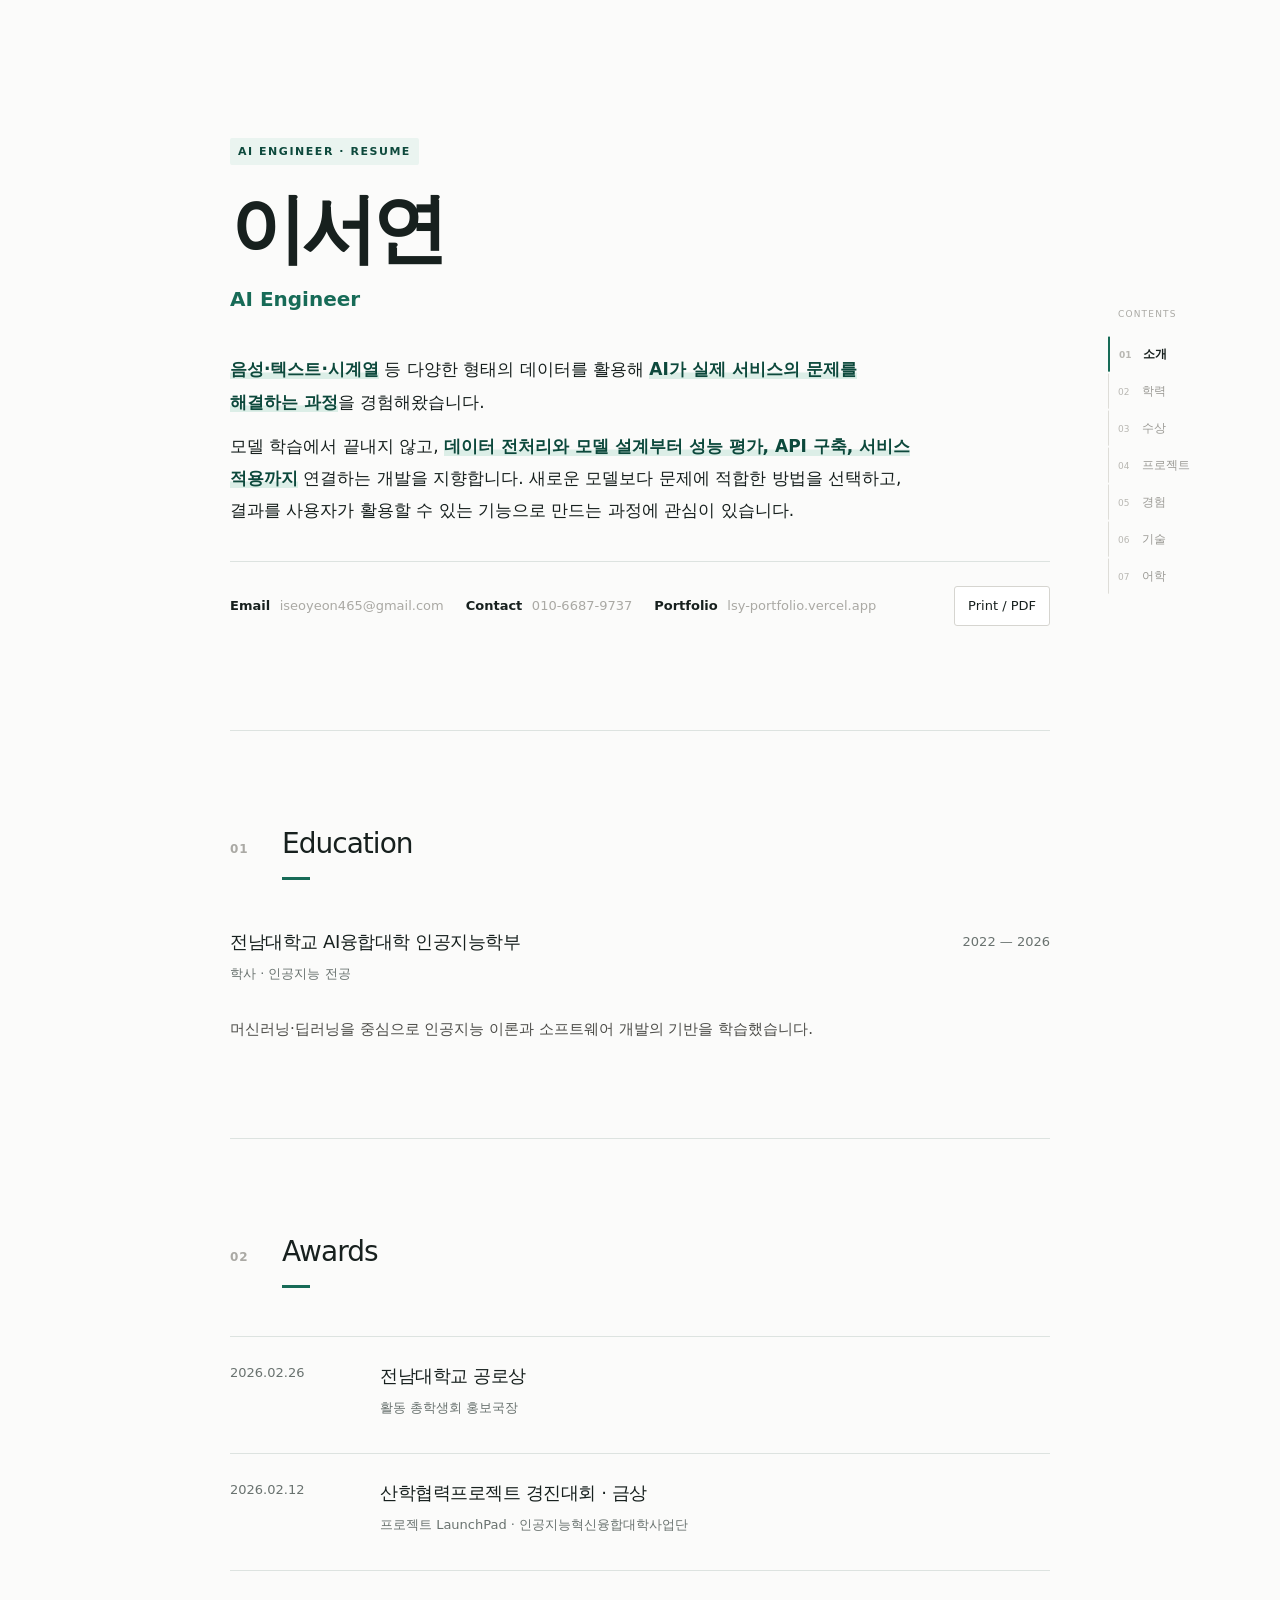
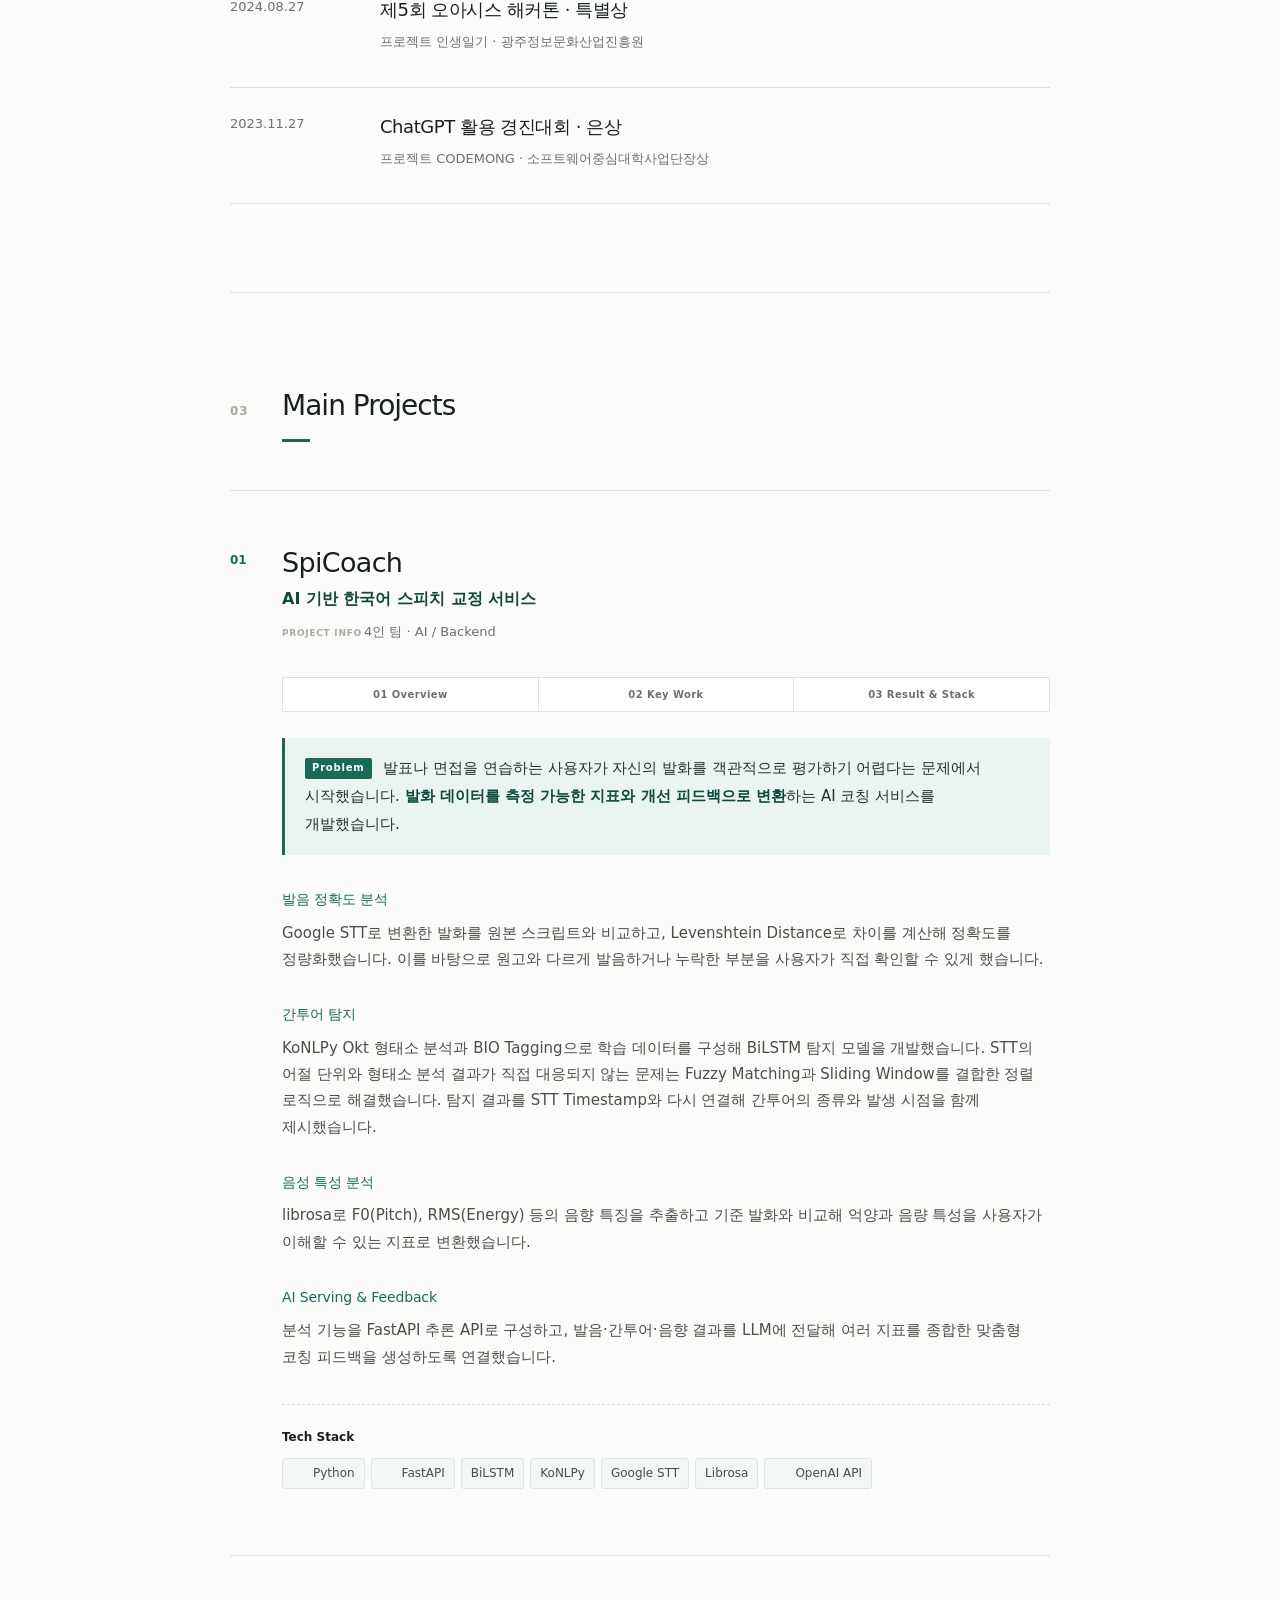
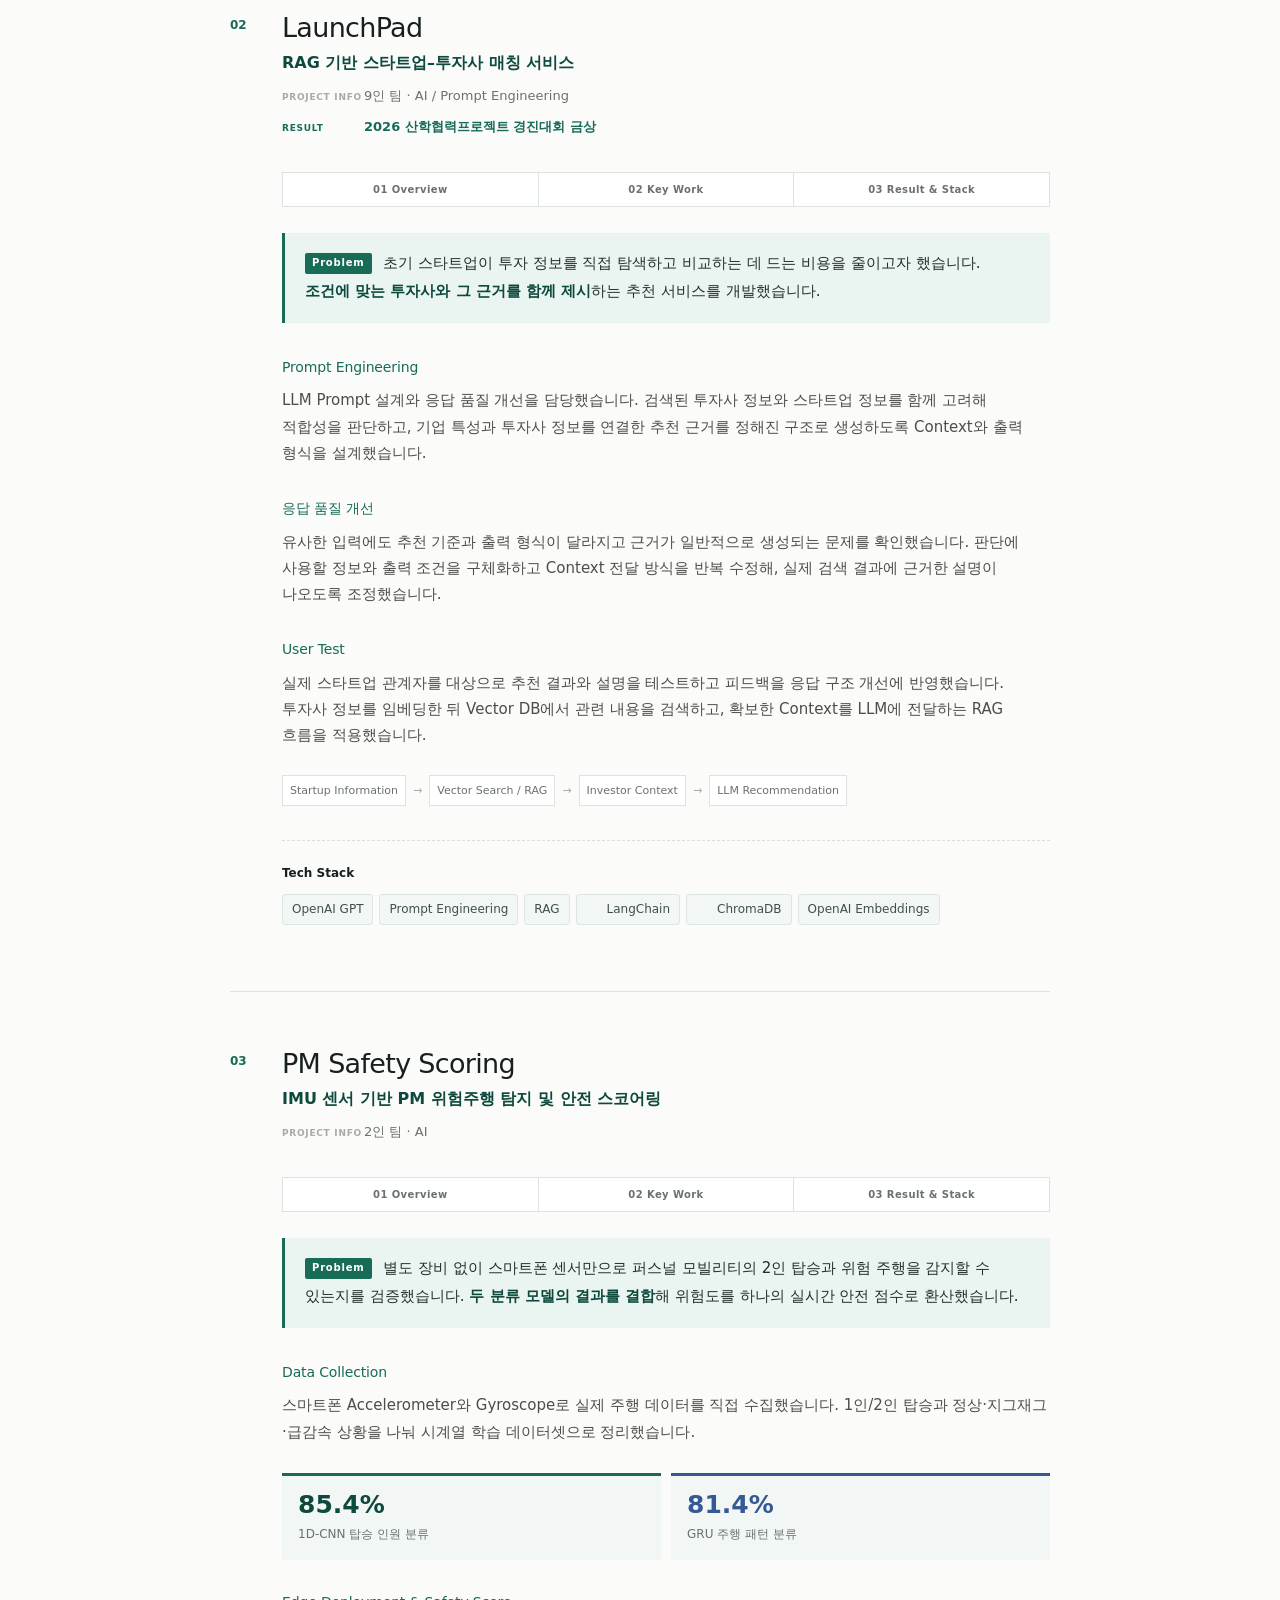
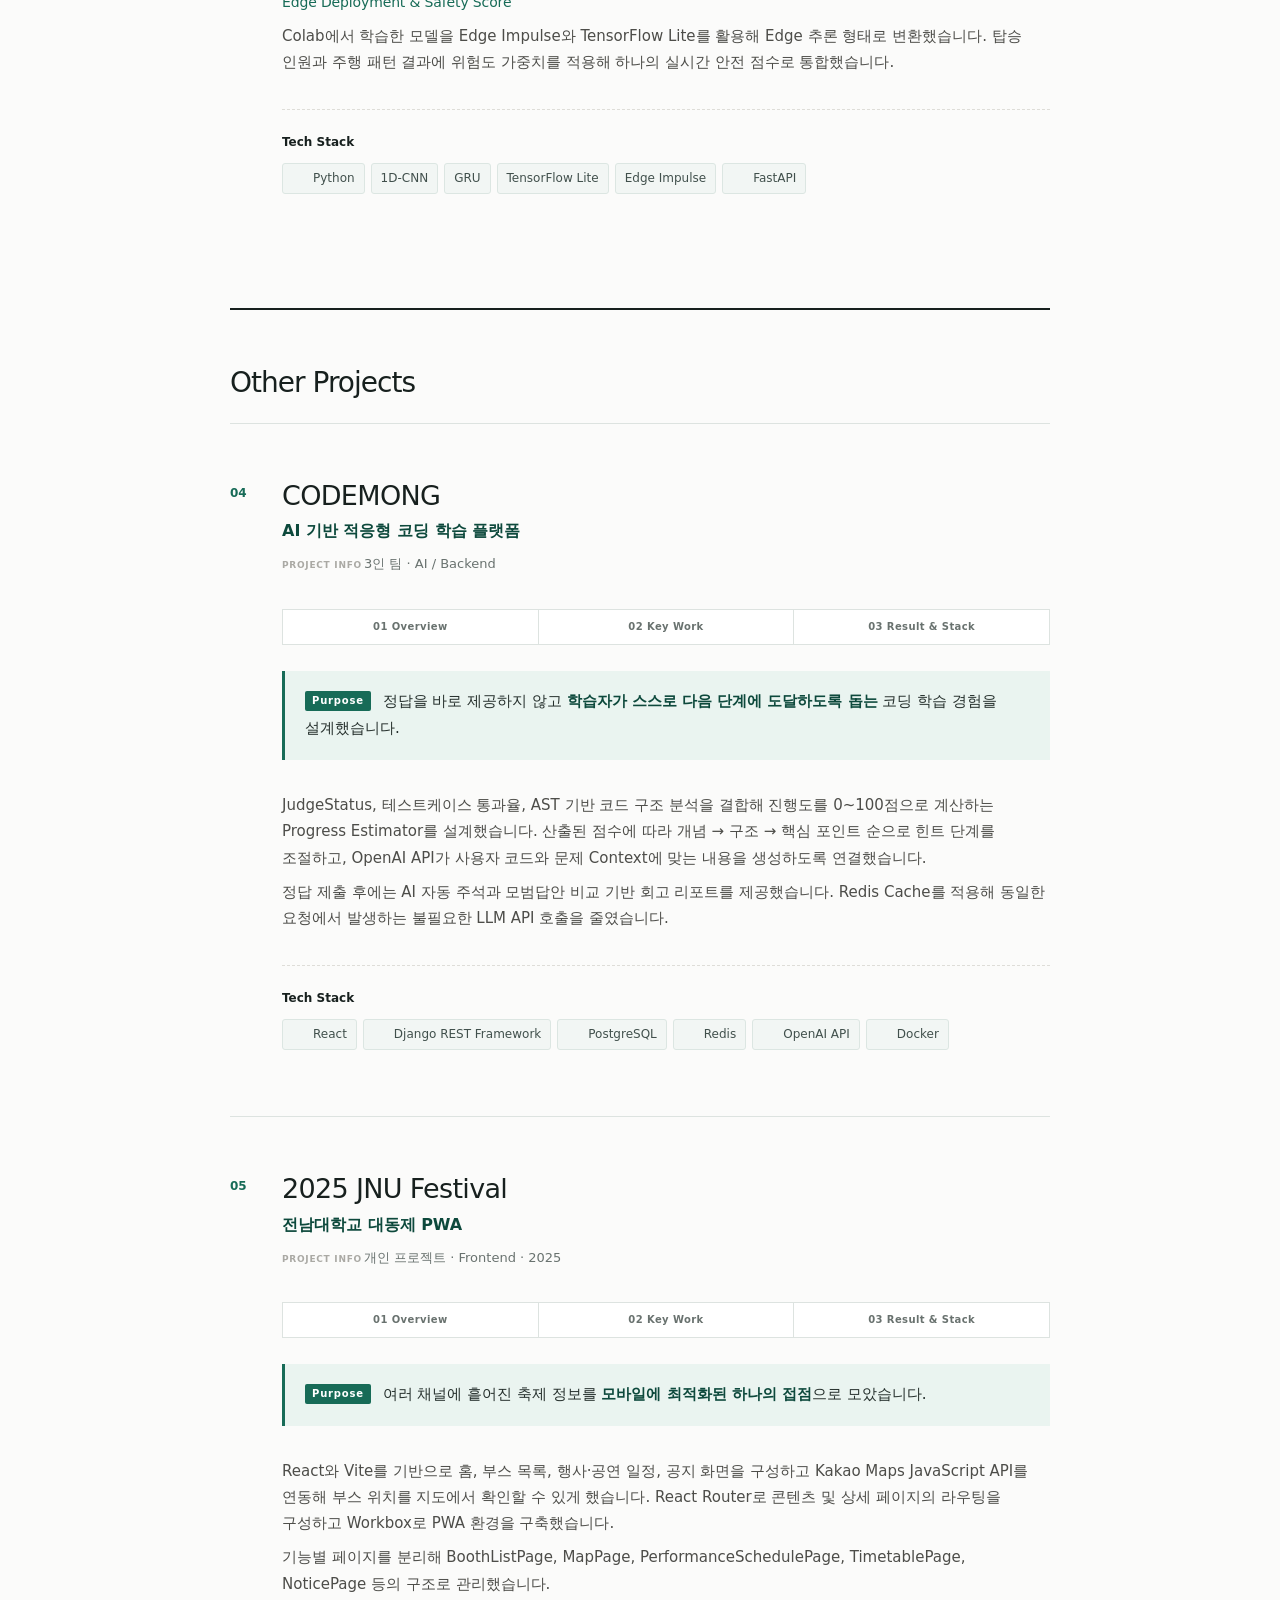
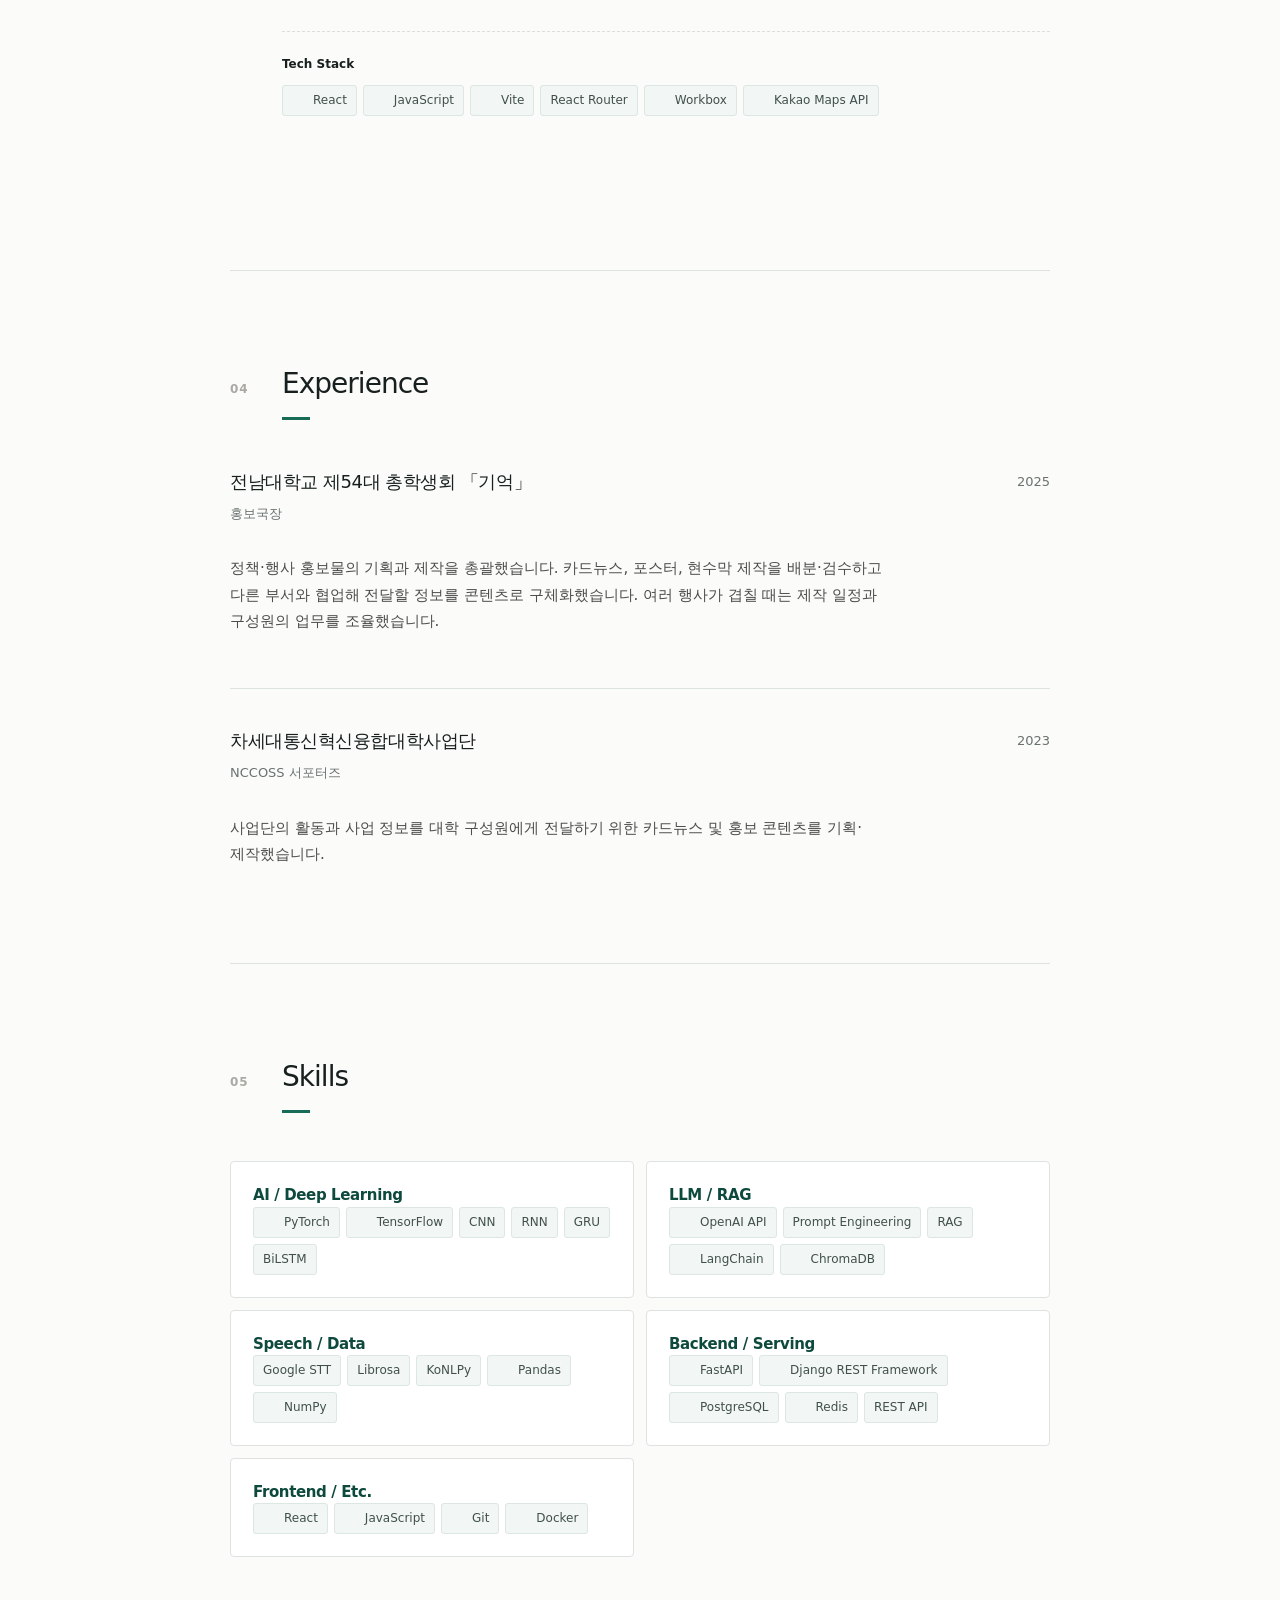
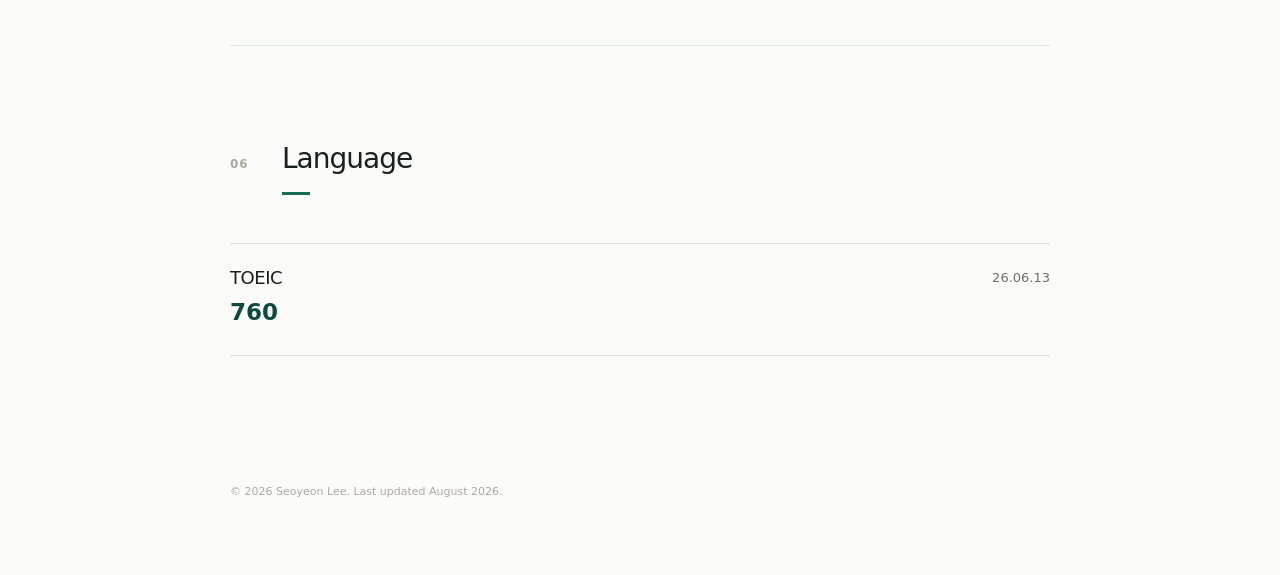
==== ai/index.html @ 8046c21c "Add files via upload" ====
<!doctype html>
<html lang="ko">
  <head>
    <meta charset="UTF-8" />
    <meta name="viewport" content="width=device-width, initial-scale=1.0" />
    <meta name="description" content="음성·텍스트·시계열 데이터를 실제 서비스 문제 해결로 연결하는 AI Engineer 이서연의 이력서입니다." />
    <link rel="icon" type="image/png" sizes="64x64" href="/ai/sy-icon.png" />
    <link rel="shortcut icon" type="image/png" href="/ai/sy-icon.png" />
    <link rel="apple-touch-icon" href="/ai/sy-icon.png" />
    <title>이서연 · AI Engineer</title>
    <script type="module" crossorigin src="/ai/assets/index-B7asufo1.js"></script>
    <link rel="stylesheet" crossorigin href="/ai/assets/index-C61W2pOE.css">
  </head>
  <body>
    <div id="root"></div>
  </body>
</html>
---- ai/assets/index-C61W2pOE.css ----
/*! tailwindcss v4.2.1 | MIT License | https://tailwindcss.com */
@layer properties{@supports (((-webkit-hyphens:none)) and (not (margin-trim:inline))) or ((-moz-orient:inline) and (not (color:rgb(from red r g b)))){*,:before,:after,::backdrop{--tw-blur:initial;--tw-brightness:initial;--tw-contrast:initial;--tw-grayscale:initial;--tw-hue-rotate:initial;--tw-invert:initial;--tw-opacity:initial;--tw-saturate:initial;--tw-sepia:initial;--tw-drop-shadow:initial;--tw-drop-shadow-color:initial;--tw-drop-shadow-alpha:100%;--tw-drop-shadow-size:initial}}}@layer theme{:root,:host{--font-sans:ui-sans-serif, system-ui, sans-serif, "Apple Color Emoji", "Segoe UI Emoji", "Segoe UI Symbol", "Noto Color Emoji";--font-mono:ui-monospace, SFMono-Regular, Menlo, Monaco, Consolas, "Liberation Mono", "Courier New", monospace;--spacing:.25rem;--default-font-family:var(--font-sans);--default-mono-font-family:var(--font-mono)}}@layer base{*,:after,:before,::backdrop{box-sizing:border-box;border:0 solid;margin:0;padding:0}::file-selector-button{box-sizing:border-box;border:0 solid;margin:0;padding:0}html,:host{-webkit-text-size-adjust:100%;tab-size:4;line-height:1.5;font-family:var(--default-font-family,ui-sans-serif, system-ui, sans-serif, "Apple Color Emoji", "Segoe UI Emoji", "Segoe UI Symbol", "Noto Color Emoji");font-feature-settings:var(--default-font-feature-settings,normal);font-variation-settings:var(--default-font-variation-settings,normal);-webkit-tap-highlight-color:transparent}hr{height:0;color:inherit;border-top-width:1px}abbr:where([title]){-webkit-text-decoration:underline dotted;text-decoration:underline dotted}h1,h2,h3,h4,h5,h6{font-size:inherit;font-weight:inherit}a{color:inherit;-webkit-text-decoration:inherit;-webkit-text-decoration:inherit;-webkit-text-decoration:inherit;-webkit-text-decoration:inherit;text-decoration:inherit}b,strong{font-weight:bolder}code,kbd,samp,pre{font-family:var(--default-mono-font-family,ui-monospace, SFMono-Regular, Menlo, Monaco, Consolas, "Liberation Mono", "Courier New", monospace);font-feature-settings:var(--default-mono-font-feature-settings,normal);font-variation-settings:var(--default-mono-font-variation-settings,normal);font-size:1em}small{font-size:80%}sub,sup{vertical-align:baseline;font-size:75%;line-height:0;position:relative}sub{bottom:-.25em}sup{top:-.5em}table{text-indent:0;border-color:inherit;border-collapse:collapse}:-moz-focusring{outline:auto}progress{vertical-align:baseline}summary{display:list-item}ol,ul,menu{list-style:none}img,svg,video,canvas,audio,iframe,embed,object{vertical-align:middle;display:block}img,video{max-width:100%;height:auto}button,input,select,optgroup,textarea{font:inherit;font-feature-settings:inherit;font-variation-settings:inherit;letter-spacing:inherit;color:inherit;opacity:1;background-color:#0000;border-radius:0}::file-selector-button{font:inherit;font-feature-settings:inherit;font-variation-settings:inherit;letter-spacing:inherit;color:inherit;opacity:1;background-color:#0000;border-radius:0}:where(select:is([multiple],[size])) optgroup{font-weight:bolder}:where(select:is([multiple],[size])) optgroup option{padding-inline-start:20px}::file-selector-button{margin-inline-end:4px}::placeholder{opacity:1}@supports (not ((-webkit-appearance:-apple-pay-button))) or (contain-intrinsic-size:1px){::placeholder{color:currentColor}@supports (color:color-mix(in lab, red, red)){::placeholder{color:color-mix(in oklab, currentcolor 50%, transparent)}}}textarea{resize:vertical}::-webkit-search-decoration{-webkit-appearance:none}::-webkit-date-and-time-value{min-height:1lh;text-align:inherit}::-webkit-datetime-edit{display:inline-flex}::-webkit-datetime-edit-fields-wrapper{padding:0}::-webkit-datetime-edit{padding-block:0}::-webkit-datetime-edit-year-field{padding-block:0}::-webkit-datetime-edit-month-field{padding-block:0}::-webkit-datetime-edit-day-field{padding-block:0}::-webkit-datetime-edit-hour-field{padding-block:0}::-webkit-datetime-edit-minute-field{padding-block:0}::-webkit-datetime-edit-second-field{padding-block:0}::-webkit-datetime-edit-millisecond-field{padding-block:0}::-webkit-datetime-edit-meridiem-field{padding-block:0}::-webkit-calendar-picker-indicator{line-height:1}:-moz-ui-invalid{box-shadow:none}button,input:where([type=button],[type=reset],[type=submit]){appearance:button}::file-selector-button{appearance:button}::-webkit-inner-spin-button{height:auto}::-webkit-outer-spin-button{height:auto}[hidden]:where(:not([hidden=until-found])){display:none!important}}@layer components;@layer utilities{.visible{visibility:visible}.start{inset-inline-start:var(--spacing)}.end{inset-inline-end:var(--spacing)}.flex{display:flex}.hidden{display:none}.resize{resize:both}.blur{--tw-blur:blur(8px);filter:var(--tw-blur,) var(--tw-brightness,) var(--tw-contrast,) var(--tw-grayscale,) var(--tw-hue-rotate,) var(--tw-invert,) var(--tw-saturate,) var(--tw-sepia,) var(--tw-drop-shadow,)}}:root{--ink:#17201e;--muted:#69726f;--line:#dde3e0;--soft:#f2f6f4;--accent:#176b57;--accent-dark:#0d493c;--accent-pale:#eaf4f0;--blue:#345995}*{box-sizing:border-box}html{scroll-behavior:smooth}body{color:var(--ink);font-family:var(--font-geist-sans), "Pretendard", "Noto Sans KR", Arial, sans-serif;word-break:keep-all;background:#fbfbfa;margin:0;line-height:1.75}button,a{font:inherit}a{color:inherit}main{width:min(820px,100% - 48px);margin:0 auto;padding:104px 0 64px}section{border-top:1px solid var(--line);padding:88px 0;scroll-margin-top:42px}.hero{border:0;padding:32px 0 104px}.eyebrow{color:var(--accent-dark);background:var(--accent-pale);letter-spacing:.14em;border-radius:2px;margin-bottom:26px;padding:4px 8px;font-size:11px;font-weight:750;display:inline-block}h1{letter-spacing:-.065em;margin:0;font-size:clamp(48px,8vw,76px);font-weight:720;line-height:1}.role{color:var(--accent);margin:15px 0 36px;font-size:20px;font-weight:650}.intro-copy{max-width:700px;font-size:17px;line-height:1.9}.intro-copy p{margin:0 0 12px}.intro-copy strong{color:var(--accent-dark);font-weight:720;box-shadow:inset 0 -.38em #dceee7}.contact{border-top:1px solid var(--line);flex-wrap:wrap;align-items:center;gap:10px 22px;margin-top:34px;padding-top:24px;font-size:13px;display:flex}.contact a{font-weight:650;text-decoration:none}.contact a span{color:#aaa9a4;margin-left:5px;font-weight:450}.contact button{cursor:pointer;background:#fff;border:1px solid #d6d5d0;border-radius:3px;margin-left:auto;padding:8px 13px}.contact button:hover{border-color:#777}.section-title{grid-template-columns:52px 1fr;align-items:baseline;margin-bottom:48px;display:grid}.section-title span{color:#aaa9a4;letter-spacing:.08em;font-size:12px;font-weight:650}.section-title h2,.subsection h2{letter-spacing:-.035em;margin:0;font-size:28px}.section-title h2:after{content:"";background:var(--accent);width:28px;height:3px;margin-top:9px;display:block}h3{letter-spacing:-.025em;margin:0;font-size:18px;line-height:1.5}h4{color:var(--accent);letter-spacing:-.01em;margin:30px 0 7px;font-size:14px}p{margin:8px 0}.meta,time{color:var(--muted);font-size:13px}.row{justify-content:space-between;align-items:flex-start;gap:32px;display:flex}.row time{white-space:nowrap;padding-top:3px}.description{color:#4d4d49;max-width:670px;margin-top:22px;font-size:15px}.award-list{border-top:1px solid var(--line)}.award-row{border-bottom:1px solid var(--line);grid-template-columns:130px 1fr;gap:20px;padding:25px 0;display:grid}.award-row p:not(.meta){color:#565651;margin-top:11px;font-size:14px}.project{border-top:1px solid var(--line);padding:52px 0 66px}.project-header{grid-template-columns:52px 1fr;display:grid}.project-index{color:var(--accent);font-family:var(--font-geist-mono);padding-top:7px;font-size:12px;font-weight:750}.project-header h3{font-size:27px}.project-subtitle{color:var(--accent-dark);margin:1px 0 5px;font-size:16px;font-weight:650}.award-note{color:var(--accent);font-size:13px;font-weight:650}.project-meta span,.award-note span{color:#aaa9a4;letter-spacing:.08em;min-width:82px;font-size:9px;font-weight:750;display:inline-block}.award-note span{color:var(--accent)}.project-body{color:#4d4d49;padding-left:52px;font-size:15px}.project-structure{border:1px solid var(--line);background:var(--line);grid-template-columns:repeat(3,1fr);gap:1px;margin:25px 0 18px;display:grid}.project-structure span{color:var(--muted);letter-spacing:.04em;text-align:center;background:#fff;padding:8px 10px;font-size:10px;font-weight:700}.project-body .lead{color:#26302d;background:var(--accent-pale);border-left:3px solid var(--accent);margin:26px 0 32px;padding:17px 20px;font-size:15px;line-height:1.85}.project-body .lead strong{color:#fff;background:var(--accent);letter-spacing:.08em;vertical-align:2px;border-radius:2px;margin-right:7px;padding:1px 7px;font-size:10px;font-style:normal;display:inline-block}.project-body .lead em{color:var(--accent-dark);font-style:normal;font-weight:720}.tech{border-top:1px dashed #deddd8;margin-top:34px;padding-top:22px}.tech b{color:var(--ink);margin-bottom:10px;font-size:12px;display:block}.tags{flex-wrap:wrap;gap:6px;display:flex}.tags span{background:var(--soft);color:#41504c;border:1px solid #dce6e2;border-radius:3px;align-items:center;gap:6px;padding:6px 9px;font-size:12px;line-height:1.4;display:inline-flex}.tags img{object-fit:contain;width:15px;height:15px}.metrics{grid-template-columns:1fr 1fr;gap:10px;margin:28px 0;display:grid}.metrics div{border-top:3px solid var(--accent);background:var(--soft);padding:14px 16px}.metrics div:nth-child(2){border-top-color:var(--blue)}.metrics b{color:var(--accent-dark);font-size:25px;line-height:1.2;display:block}.metrics div:nth-child(2) b{color:var(--blue)}.metrics span{color:var(--muted);font-size:12px}.flow{color:var(--muted);flex-wrap:wrap;align-items:center;gap:7px;margin:26px 0 0;font-size:11px;display:flex}.flow span{border:1px solid var(--line);background:#fff;padding:5px 7px}.flow i{color:#aaa;font-style:normal}.subsection{border-top:2px solid var(--ink);margin:48px 0 16px;padding-top:48px}.experience-list .second{border-top:1px solid var(--line);margin-top:54px;padding-top:38px}.skill-list{grid-template-columns:repeat(2,minmax(0,1fr));gap:12px;display:grid}.skill-list>div{border:1px solid var(--line);background:#fff;border-radius:4px;padding:22px}.skill-list h3{color:var(--accent-dark);font-size:15px;font-weight:720}.skill-list p{color:var(--muted);margin:11px 0 0;font-size:13px}.language{border-top:1px solid var(--line);border-bottom:1px solid var(--line);padding:20px 0}.score{color:var(--accent-dark);font-size:23px;font-weight:750;line-height:1.2}.placeholder{background:#fff6e6;border-radius:2px;padding:1px 7px;font-size:12px;display:inline-block;color:#9b6d27!important}footer{color:#aaa9a4;padding:38px 0 10px;font-size:11px}.side-nav{flex-direction:column;gap:2px;width:112px;display:flex;position:fixed;top:50%;right:max(28px,50vw - 580px);transform:translateY(-50%)}.side-nav p{color:#aaa9a4;letter-spacing:.13em;margin:0 0 12px 10px;font-size:9px}.side-nav button{text-align:left;color:#9b9a95;cursor:pointer;background:0 0;border:0;border-left:1px solid #deddd8;padding:7px 9px;font-size:12px;transition:color .15s,border-color .15s}.side-nav button span{width:24px;font-family:var(--font-geist-mono);color:#b8b7b2;font-size:9px;display:inline-block}.side-nav button.active{color:var(--ink);border-left:2px solid var(--accent);font-weight:650}.mobile-nav{display:none}@media (width<=1120px){main{margin-left:max(48px,50vw - 460px)}.side-nav{right:24px}}@media (width<=900px){.side-nav{display:none}.mobile-nav{z-index:10;border-bottom:1px solid var(--line);-webkit-backdrop-filter:blur(8px);backdrop-filter:blur(8px);background:#fbfbfaf5;display:block;position:sticky;top:0}.mobile-nav>div{scrollbar-width:none;padding:0 17px;display:flex;overflow-x:auto}.mobile-nav button{color:#8a8984;background:0 0;border:0;border-bottom:2px solid #0000;flex:none;padding:14px 12px 12px;font-size:12px}.mobile-nav button.active{color:var(--ink);border-bottom-color:var(--accent);font-weight:650}main{width:min(820px,100% - 40px);margin:0 auto;padding-top:62px}section{scroll-margin-top:46px}}@media (width<=600px){body{word-break:keep-all}main{width:calc(100% - 36px);padding-bottom:34px}section{padding:62px 0}.hero{padding:20px 0 76px}h1{font-size:54px}.intro-copy{font-size:15px}.contact{align-items:flex-start}.contact button{width:100%;margin:9px 0 0}.section-title{grid-template-columns:36px 1fr;margin-bottom:34px}.section-title h2,.subsection h2{font-size:24px}.row{flex-direction:column;gap:4px}.row time{order:-1}.award-row{grid-template-columns:1fr;gap:6px}.project{padding:42px 0 52px}.project-header{grid-template-columns:36px 1fr}.project-header h3{font-size:23px}.project-body{padding-left:36px}.project-structure,.metrics,.skill-list{grid-template-columns:1fr}.skill-list h3{grid-row:auto;margin-bottom:10px}.language time{order:0}}@media print{@page{size:A4;margin:14mm 15mm 15mm}.side-nav,.mobile-nav,.contact button{display:none!important}body{color:#17201e;background:#fff;font-size:9.3pt;line-height:1.62}main{width:100%;max-width:none;margin:0;padding:0}section{border-top:0;padding:10mm 0 0;scroll-margin:0}.hero{min-height:0;padding:7mm 0 12mm}h1{font-size:38pt}.role{margin:3mm 0 7mm}.intro-copy{max-width:none;font-size:10pt;line-height:1.72}.contact{gap:3mm 8mm;margin-top:7mm;padding-top:5mm}.section-title{margin-bottom:7mm}.section-title h2{font-size:20pt}#education{border-top:1px solid var(--line);margin-top:8mm;padding-top:8mm}#education .section-title{margin-bottom:5mm}#education .description{margin-top:4mm}#awards{break-before:page;margin-top:0;padding-top:4mm}.award-row{padding:4.5mm 0}.projects-section{break-before:page;padding-top:4mm}.projects-section>.section-title{margin-bottom:5mm}.project{break-before:page;border-top:0;padding:4mm 0 0}.projects-section>.section-title+.project{break-before:auto}.project-header h3{font-size:19pt}.project-body .lead{margin:5mm 0 6mm;padding:4mm 5mm}.project-body h4{break-after:avoid;margin-top:5mm}.project-body h4+p,.metrics,.flow,.tech{break-inside:avoid}.subsection{break-before:page;border-top:0;margin:0 0 3mm;padding-top:3mm}.subsection~.project{break-before:auto;padding-top:3mm}.subsection~.project .project-body .lead{margin:3mm 0 4mm;padding:3mm 4mm}.subsection~.project .tech{margin-top:4mm;padding-top:3mm}#experience,#skills{break-before:page;padding-top:4mm}#language{border-top:1px solid var(--line);margin-top:8mm;padding-top:8mm}footer{padding-top:10mm}a{text-decoration:none}}@media (prefers-reduced-motion:reduce){html{scroll-behavior:auto}*{transition:none!important}}@property --tw-blur{syntax:"*";inherits:false}@property --tw-brightness{syntax:"*";inherits:false}@property --tw-contrast{syntax:"*";inherits:false}@property --tw-grayscale{syntax:"*";inherits:false}@property --tw-hue-rotate{syntax:"*";inherits:false}@property --tw-invert{syntax:"*";inherits:false}@property --tw-opacity{syntax:"*";inherits:false}@property --tw-saturate{syntax:"*";inherits:false}@property --tw-sepia{syntax:"*";inherits:false}@property --tw-drop-shadow{syntax:"*";inherits:false}@property --tw-drop-shadow-color{syntax:"*";inherits:false}@property --tw-drop-shadow-alpha{syntax:"<percentage>";inherits:false;initial-value:100%}@property --tw-drop-shadow-size{syntax:"*";inherits:false}
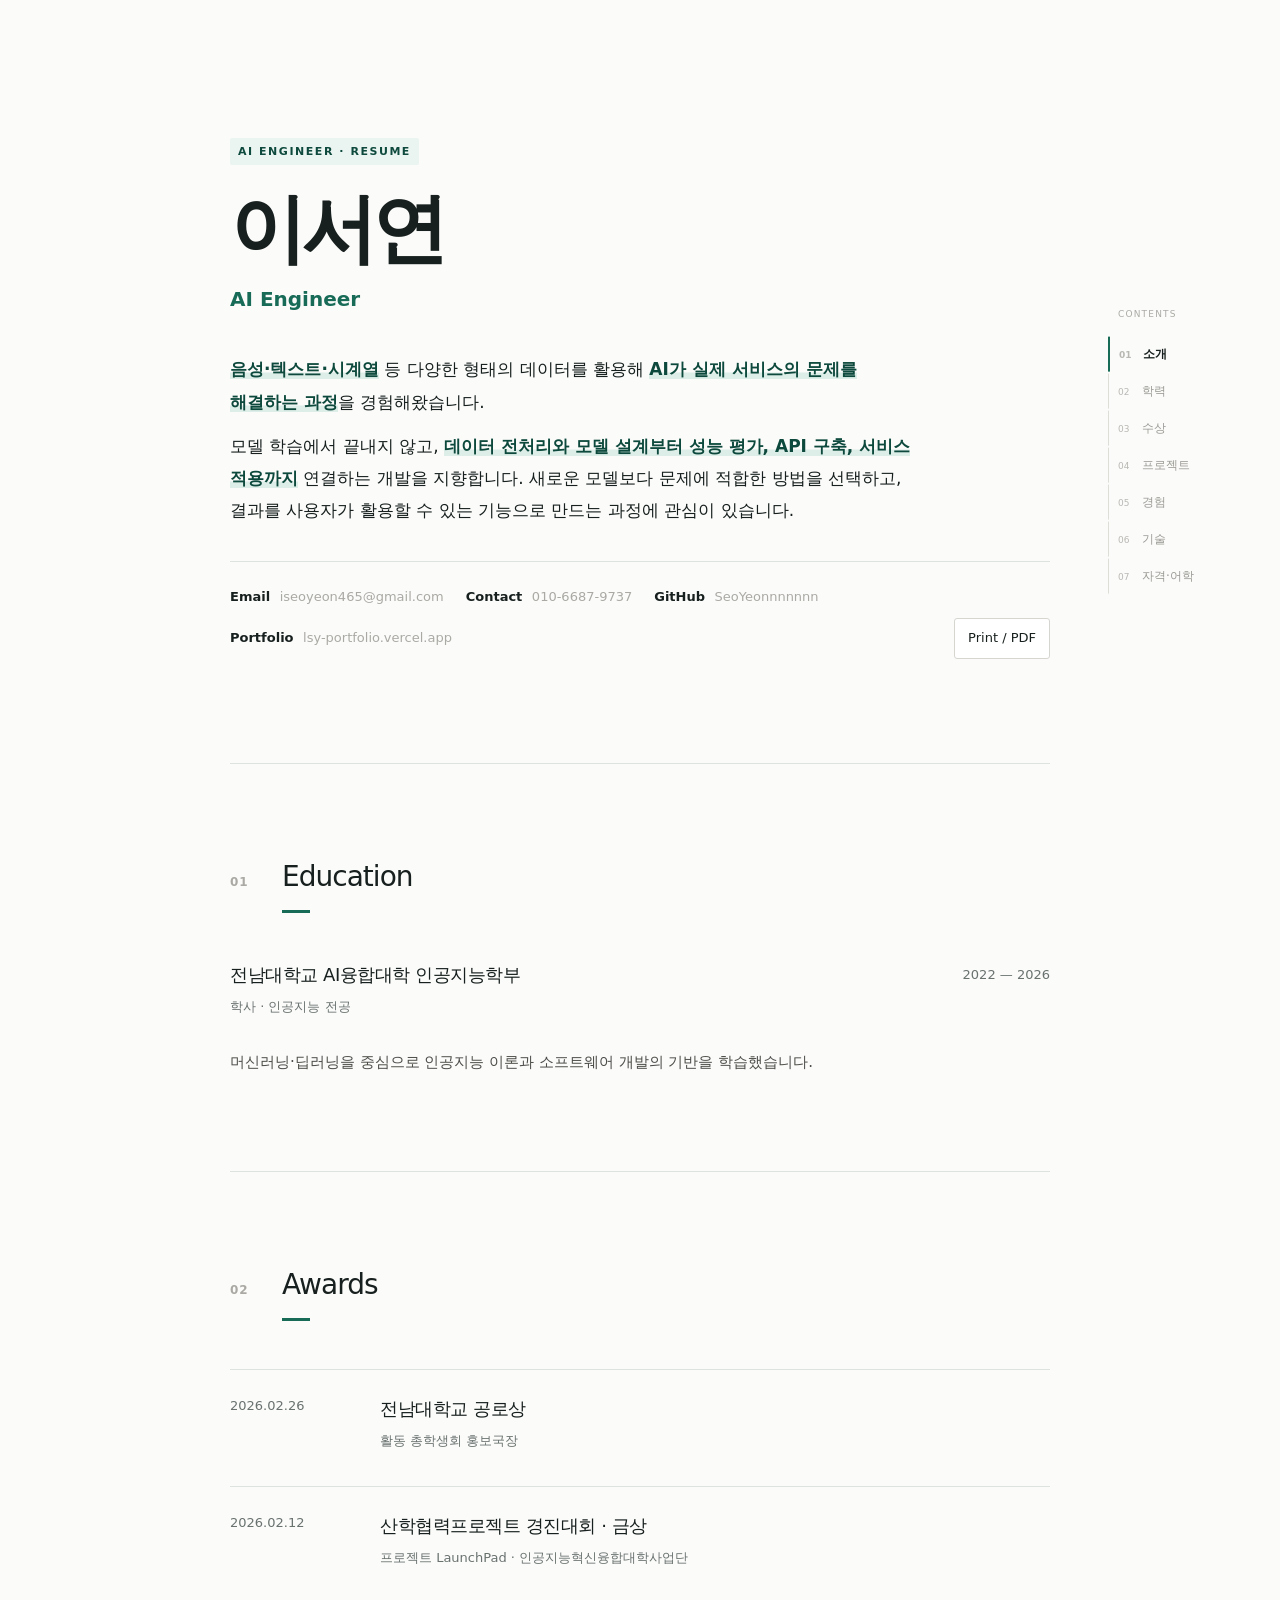
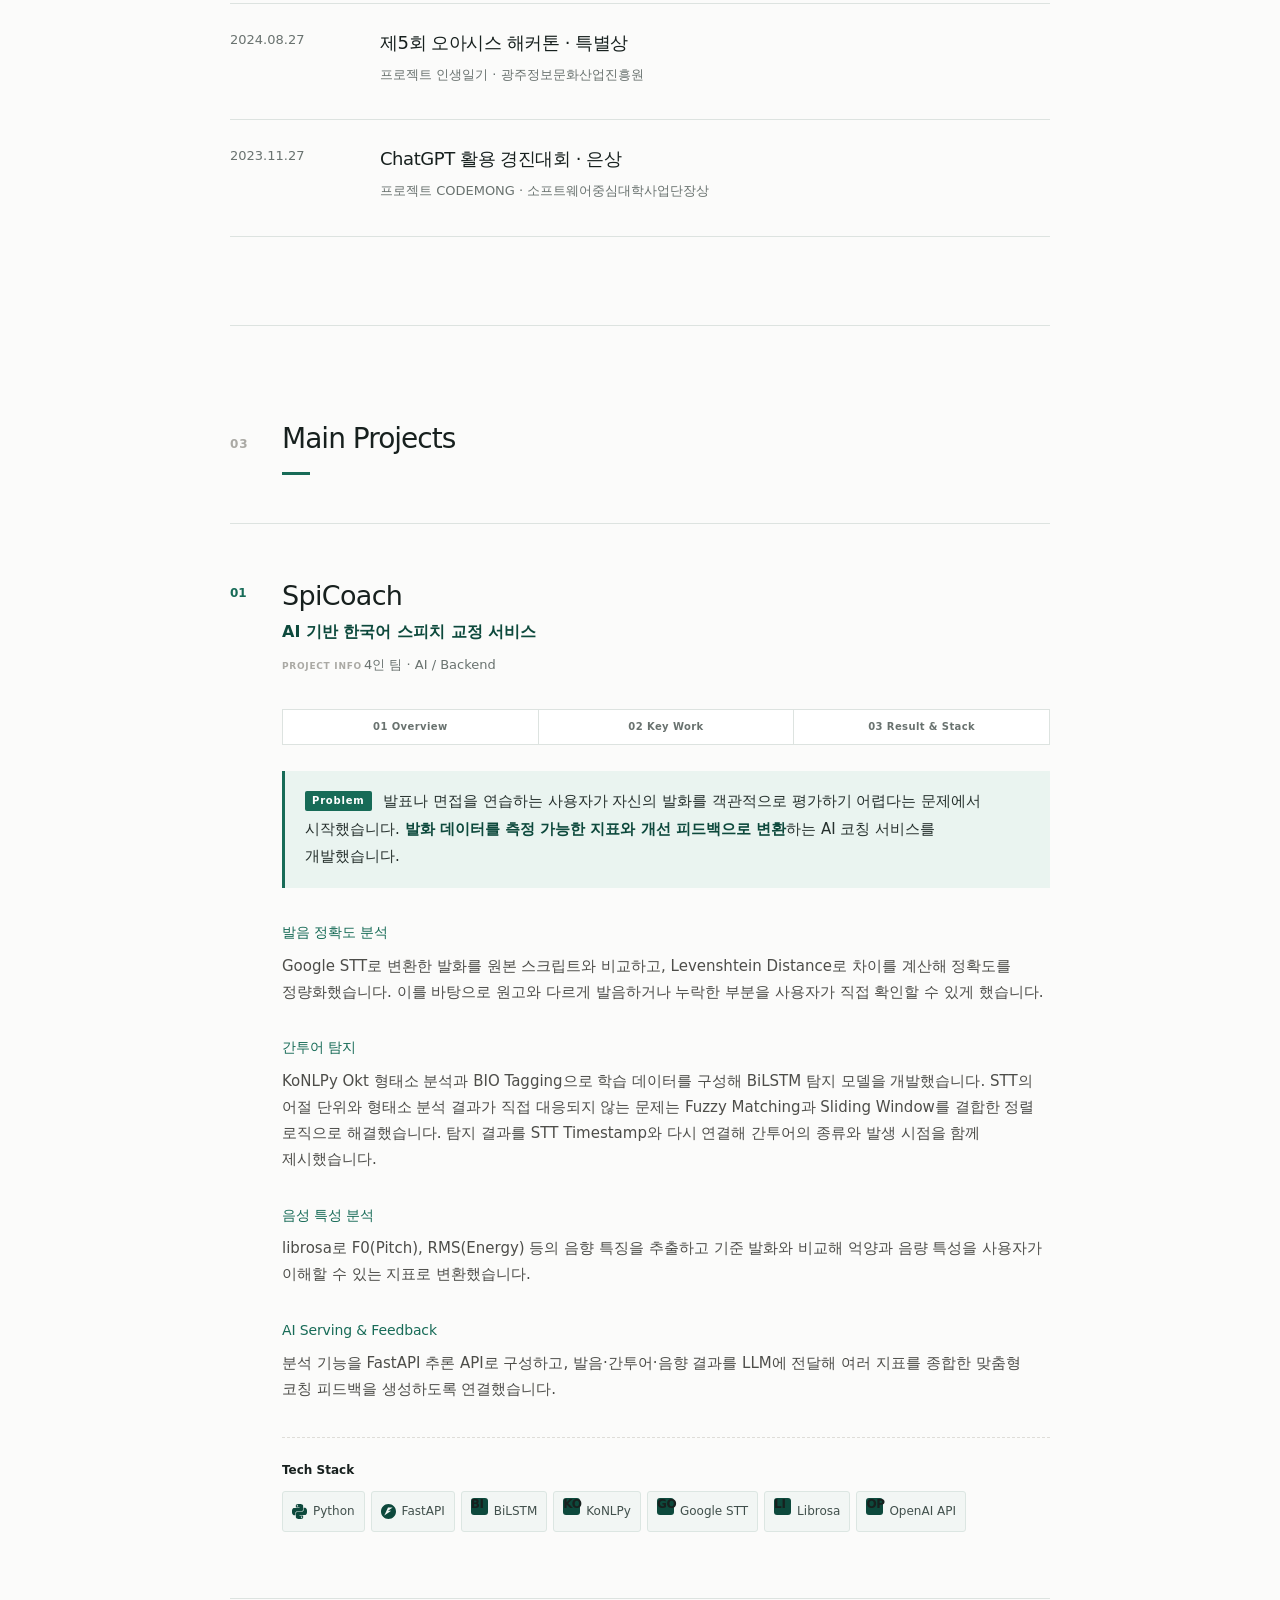
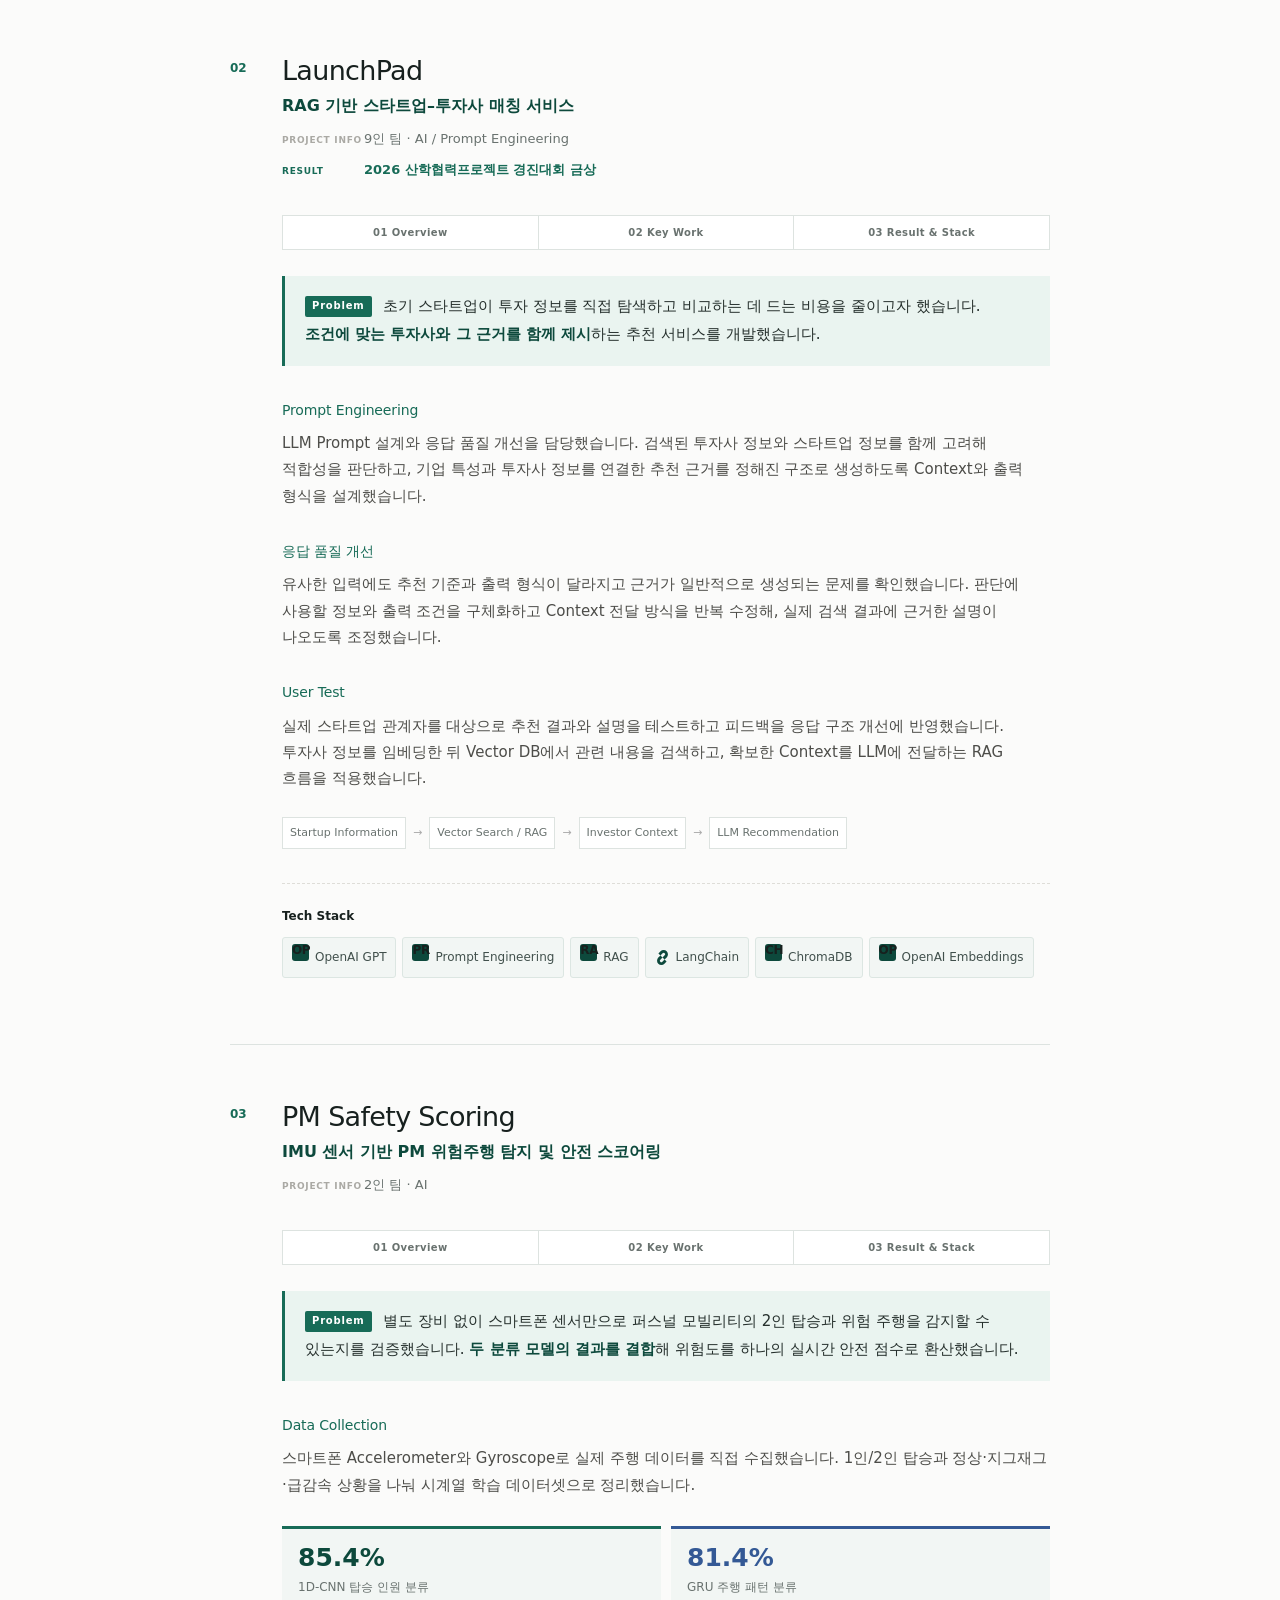
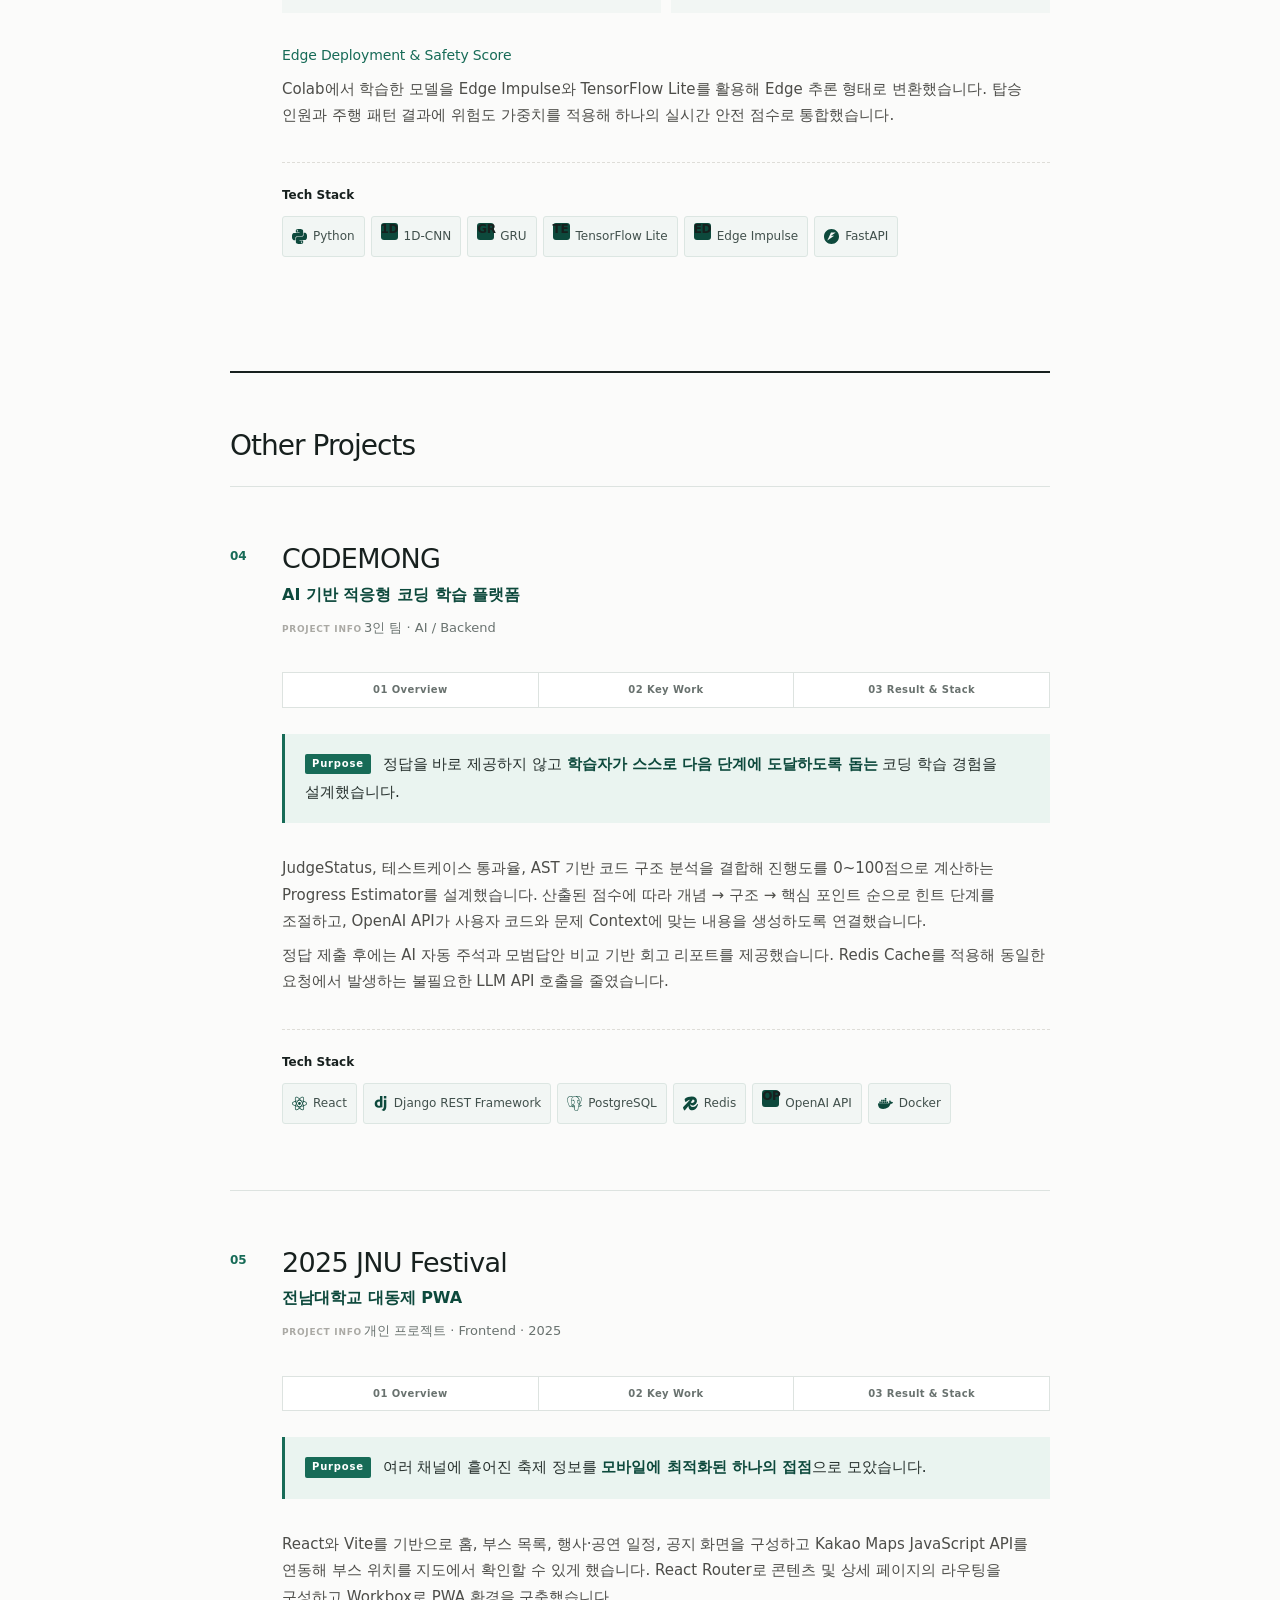
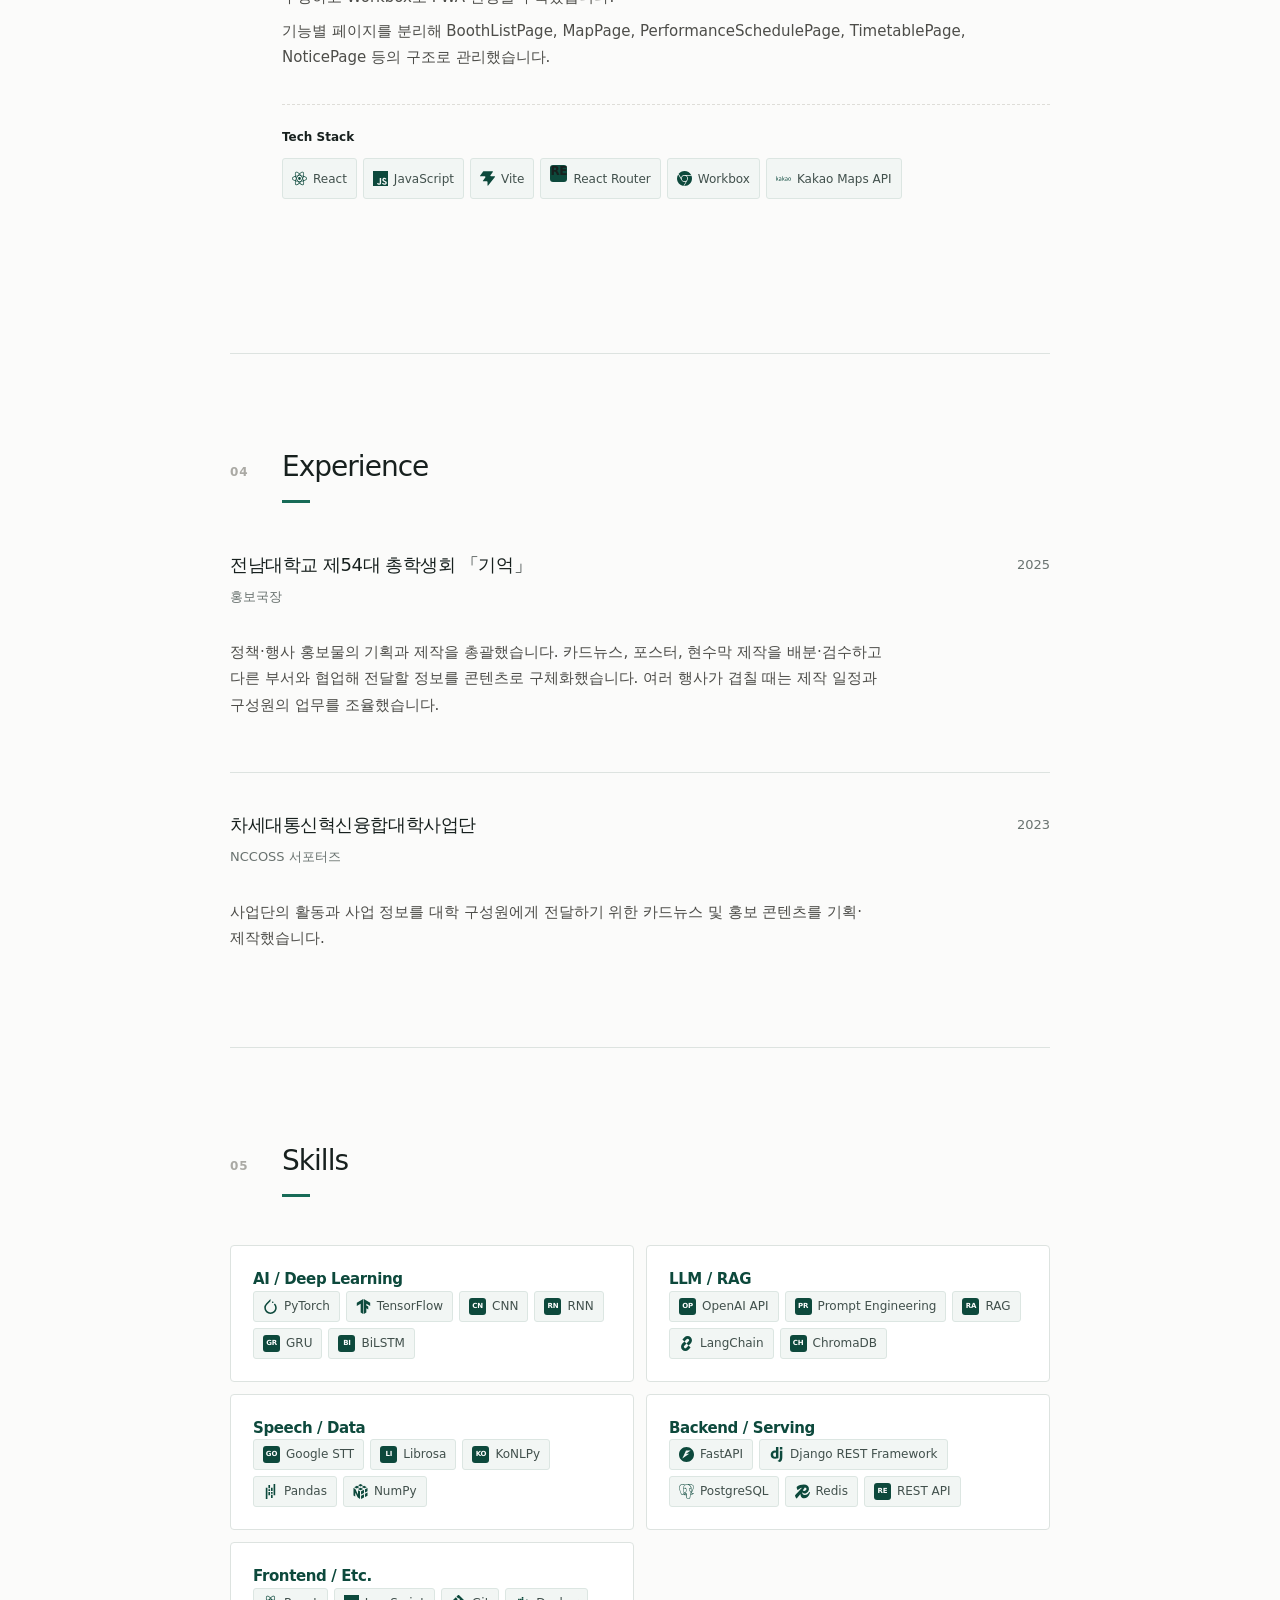
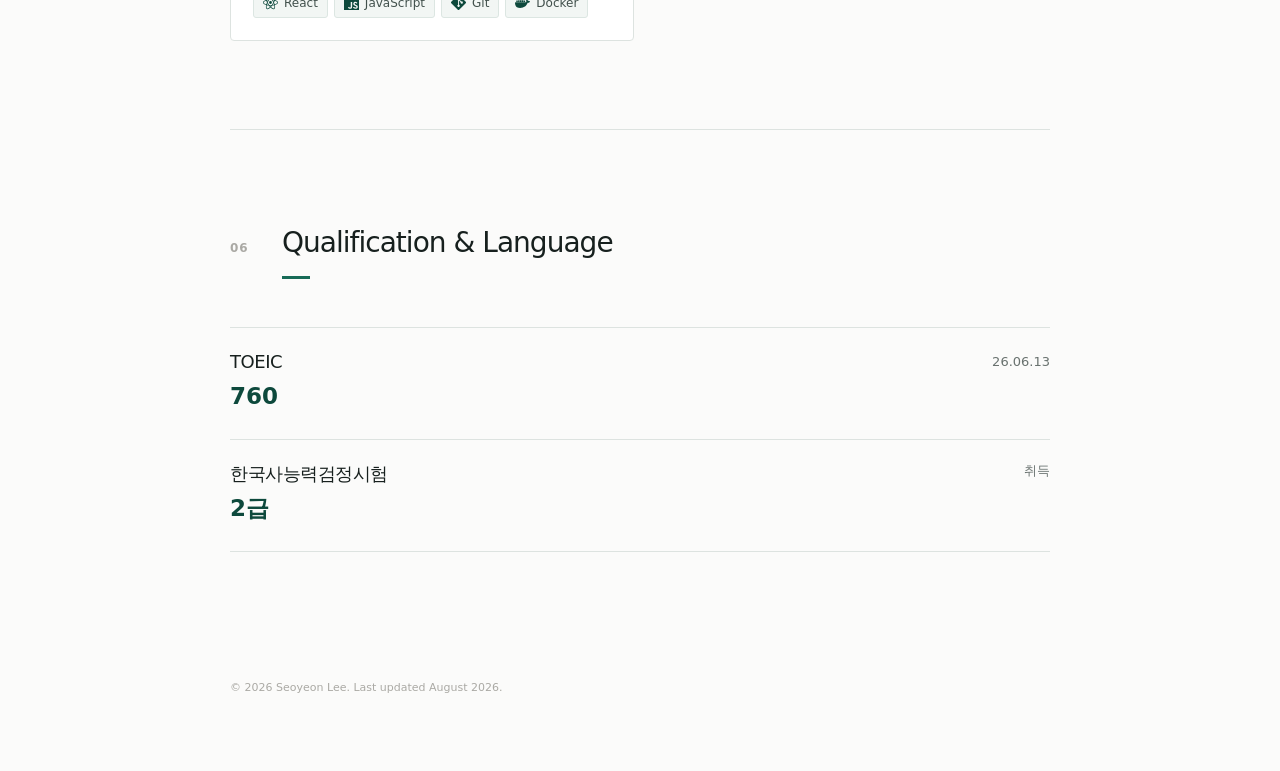
==== commit c02137d7: "Add files via upload" ====
--- a/ai/index.html
+++ b/ai/index.html
@@ -8,8 +8,8 @@
     <link rel="shortcut icon" type="image/png" href="/ai/sy-icon.png" />
     <link rel="apple-touch-icon" href="/ai/sy-icon.png" />
     <title>이서연 · AI Engineer</title>
-    <script type="module" crossorigin src="/ai/assets/index-B7asufo1.js"></script>
-    <link rel="stylesheet" crossorigin href="/ai/assets/index-C61W2pOE.css">
+    <script type="module" crossorigin src="/ai/assets/index-BPJt-bpS.js"></script>
+    <link rel="stylesheet" crossorigin href="/ai/assets/index-DqrwjgQM.css">
   </head>
   <body>
     <div id="root"></div>
--- a/ai/assets/index-DqrwjgQM.css
+++ b/ai/assets/index-DqrwjgQM.css
@@ -0,0 +1,2 @@
+/*! tailwindcss v4.2.1 | MIT License | https://tailwindcss.com */
+@layer properties{@supports (((-webkit-hyphens:none)) and (not (margin-trim:inline))) or ((-moz-orient:inline) and (not (color:rgb(from red r g b)))){*,:before,:after,::backdrop{--tw-blur:initial;--tw-brightness:initial;--tw-contrast:initial;--tw-grayscale:initial;--tw-hue-rotate:initial;--tw-invert:initial;--tw-opacity:initial;--tw-saturate:initial;--tw-sepia:initial;--tw-drop-shadow:initial;--tw-drop-shadow-color:initial;--tw-drop-shadow-alpha:100%;--tw-drop-shadow-size:initial}}}@layer theme{:root,:host{--font-sans:ui-sans-serif, system-ui, sans-serif, "Apple Color Emoji", "Segoe UI Emoji", "Segoe UI Symbol", "Noto Color Emoji";--font-mono:ui-monospace, SFMono-Regular, Menlo, Monaco, Consolas, "Liberation Mono", "Courier New", monospace;--spacing:.25rem;--default-font-family:var(--font-sans);--default-mono-font-family:var(--font-mono)}}@layer base{*,:after,:before,::backdrop{box-sizing:border-box;border:0 solid;margin:0;padding:0}::file-selector-button{box-sizing:border-box;border:0 solid;margin:0;padding:0}html,:host{-webkit-text-size-adjust:100%;tab-size:4;line-height:1.5;font-family:var(--default-font-family,ui-sans-serif, system-ui, sans-serif, "Apple Color Emoji", "Segoe UI Emoji", "Segoe UI Symbol", "Noto Color Emoji");font-feature-settings:var(--default-font-feature-settings,normal);font-variation-settings:var(--default-font-variation-settings,normal);-webkit-tap-highlight-color:transparent}hr{height:0;color:inherit;border-top-width:1px}abbr:where([title]){-webkit-text-decoration:underline dotted;text-decoration:underline dotted}h1,h2,h3,h4,h5,h6{font-size:inherit;font-weight:inherit}a{color:inherit;-webkit-text-decoration:inherit;-webkit-text-decoration:inherit;-webkit-text-decoration:inherit;-webkit-text-decoration:inherit;text-decoration:inherit}b,strong{font-weight:bolder}code,kbd,samp,pre{font-family:var(--default-mono-font-family,ui-monospace, SFMono-Regular, Menlo, Monaco, Consolas, "Liberation Mono", "Courier New", monospace);font-feature-settings:var(--default-mono-font-feature-settings,normal);font-variation-settings:var(--default-mono-font-variation-settings,normal);font-size:1em}small{font-size:80%}sub,sup{vertical-align:baseline;font-size:75%;line-height:0;position:relative}sub{bottom:-.25em}sup{top:-.5em}table{text-indent:0;border-color:inherit;border-collapse:collapse}:-moz-focusring{outline:auto}progress{vertical-align:baseline}summary{display:list-item}ol,ul,menu{list-style:none}img,svg,video,canvas,audio,iframe,embed,object{vertical-align:middle;display:block}img,video{max-width:100%;height:auto}button,input,select,optgroup,textarea{font:inherit;font-feature-settings:inherit;font-variation-settings:inherit;letter-spacing:inherit;color:inherit;opacity:1;background-color:#0000;border-radius:0}::file-selector-button{font:inherit;font-feature-settings:inherit;font-variation-settings:inherit;letter-spacing:inherit;color:inherit;opacity:1;background-color:#0000;border-radius:0}:where(select:is([multiple],[size])) optgroup{font-weight:bolder}:where(select:is([multiple],[size])) optgroup option{padding-inline-start:20px}::file-selector-button{margin-inline-end:4px}::placeholder{opacity:1}@supports (not ((-webkit-appearance:-apple-pay-button))) or (contain-intrinsic-size:1px){::placeholder{color:currentColor}@supports (color:color-mix(in lab, red, red)){::placeholder{color:color-mix(in oklab, currentcolor 50%, transparent)}}}textarea{resize:vertical}::-webkit-search-decoration{-webkit-appearance:none}::-webkit-date-and-time-value{min-height:1lh;text-align:inherit}::-webkit-datetime-edit{display:inline-flex}::-webkit-datetime-edit-fields-wrapper{padding:0}::-webkit-datetime-edit{padding-block:0}::-webkit-datetime-edit-year-field{padding-block:0}::-webkit-datetime-edit-month-field{padding-block:0}::-webkit-datetime-edit-day-field{padding-block:0}::-webkit-datetime-edit-hour-field{padding-block:0}::-webkit-datetime-edit-minute-field{padding-block:0}::-webkit-datetime-edit-second-field{padding-block:0}::-webkit-datetime-edit-millisecond-field{padding-block:0}::-webkit-datetime-edit-meridiem-field{padding-block:0}::-webkit-calendar-picker-indicator{line-height:1}:-moz-ui-invalid{box-shadow:none}button,input:where([type=button],[type=reset],[type=submit]){appearance:button}::file-selector-button{appearance:button}::-webkit-inner-spin-button{height:auto}::-webkit-outer-spin-button{height:auto}[hidden]:where(:not([hidden=until-found])){display:none!important}}@layer components;@layer utilities{.visible{visibility:visible}.start{inset-inline-start:var(--spacing)}.end{inset-inline-end:var(--spacing)}.flex{display:flex}.hidden{display:none}.resize{resize:both}.blur{--tw-blur:blur(8px);filter:var(--tw-blur,) var(--tw-brightness,) var(--tw-contrast,) var(--tw-grayscale,) var(--tw-hue-rotate,) var(--tw-invert,) var(--tw-saturate,) var(--tw-sepia,) var(--tw-drop-shadow,)}}:root{--ink:#17201e;--muted:#69726f;--line:#dde3e0;--soft:#f2f6f4;--accent:#176b57;--accent-dark:#0d493c;--accent-pale:#eaf4f0;--blue:#345995}*{box-sizing:border-box}html{scroll-behavior:smooth}body{color:var(--ink);font-family:var(--font-geist-sans), "Pretendard", "Noto Sans KR", Arial, sans-serif;word-break:keep-all;background:#fbfbfa;margin:0;line-height:1.75}button,a{font:inherit}a{color:inherit}main{width:min(820px,100% - 48px);margin:0 auto;padding:104px 0 64px}section{border-top:1px solid var(--line);padding:88px 0;scroll-margin-top:42px}.hero{border:0;padding:32px 0 104px}.eyebrow{color:var(--accent-dark);background:var(--accent-pale);letter-spacing:.14em;border-radius:2px;margin-bottom:26px;padding:4px 8px;font-size:11px;font-weight:750;display:inline-block}h1{letter-spacing:-.065em;margin:0;font-size:clamp(48px,8vw,76px);font-weight:720;line-height:1}.role{color:var(--accent);margin:15px 0 36px;font-size:20px;font-weight:650}.intro-copy{max-width:700px;font-size:17px;line-height:1.9}.intro-copy p{margin:0 0 12px}.intro-copy strong{color:var(--accent-dark);font-weight:720;box-shadow:inset 0 -.38em #dceee7}.contact{border-top:1px solid var(--line);flex-wrap:wrap;align-items:center;gap:10px 22px;margin-top:34px;padding-top:24px;font-size:13px;display:flex}.contact a{font-weight:650;text-decoration:none}.contact a span{color:#aaa9a4;margin-left:5px;font-weight:450}.contact button{cursor:pointer;background:#fff;border:1px solid #d6d5d0;border-radius:3px;margin-left:auto;padding:8px 13px}.contact button:hover{border-color:#777}.section-title{grid-template-columns:52px 1fr;align-items:baseline;margin-bottom:48px;display:grid}.section-title span{color:#aaa9a4;letter-spacing:.08em;font-size:12px;font-weight:650}.section-title h2,.subsection h2{letter-spacing:-.035em;margin:0;font-size:28px}.section-title h2:after{content:"";background:var(--accent);width:28px;height:3px;margin-top:9px;display:block}h3{letter-spacing:-.025em;margin:0;font-size:18px;line-height:1.5}h4{color:var(--accent);letter-spacing:-.01em;margin:30px 0 7px;font-size:14px}p{margin:8px 0}.meta,time{color:var(--muted);font-size:13px}.row{justify-content:space-between;align-items:flex-start;gap:32px;display:flex}.row time{white-space:nowrap;padding-top:3px}.description{color:#4d4d49;max-width:670px;margin-top:22px;font-size:15px}.award-list{border-top:1px solid var(--line)}.award-row{border-bottom:1px solid var(--line);grid-template-columns:130px 1fr;gap:20px;padding:25px 0;display:grid}.award-row p:not(.meta){color:#565651;margin-top:11px;font-size:14px}.project{border-top:1px solid var(--line);padding:52px 0 66px}.project-header{grid-template-columns:52px 1fr;display:grid}.project-index{color:var(--accent);font-family:var(--font-geist-mono);padding-top:7px;font-size:12px;font-weight:750}.project-header h3{font-size:27px}.project-subtitle{color:var(--accent-dark);margin:1px 0 5px;font-size:16px;font-weight:650}.award-note{color:var(--accent);font-size:13px;font-weight:650}.project-meta span,.award-note span{color:#aaa9a4;letter-spacing:.08em;min-width:82px;font-size:9px;font-weight:750;display:inline-block}.award-note span{color:var(--accent)}.project-body{color:#4d4d49;padding-left:52px;font-size:15px}.project-structure{border:1px solid var(--line);background:var(--line);grid-template-columns:repeat(3,1fr);gap:1px;margin:25px 0 18px;display:grid}.project-structure span{color:var(--muted);letter-spacing:.04em;text-align:center;background:#fff;padding:8px 10px;font-size:10px;font-weight:700}.project-body .lead{color:#26302d;background:var(--accent-pale);border-left:3px solid var(--accent);margin:26px 0 32px;padding:17px 20px;font-size:15px;line-height:1.85}.project-body .lead strong{color:#fff;background:var(--accent);letter-spacing:.08em;vertical-align:2px;border-radius:2px;margin-right:7px;padding:1px 7px;font-size:10px;font-style:normal;display:inline-block}.project-body .lead em{color:var(--accent-dark);font-style:normal;font-weight:720}.tech{border-top:1px dashed #deddd8;margin-top:34px;padding-top:22px}.tech b{color:var(--ink);margin-bottom:10px;font-size:12px;display:block}.tags{flex-wrap:wrap;gap:6px;display:flex}.tags span{background:var(--soft);color:#41504c;border:1px solid #dce6e2;border-radius:3px;align-items:center;gap:6px;padding:6px 9px;font-size:12px;line-height:1.4;display:inline-flex}.tags svg{width:15px;height:15px;color:var(--accent-dark);flex:none}.skill-mark{background:var(--accent-dark);color:#fff;letter-spacing:-.03em;border-radius:3px;flex:none;place-items:center;width:17px;height:17px;font-size:7px;line-height:1;display:inline-grid}.metrics{grid-template-columns:1fr 1fr;gap:10px;margin:28px 0;display:grid}.metrics div{border-top:3px solid var(--accent);background:var(--soft);padding:14px 16px}.metrics div:nth-child(2){border-top-color:var(--blue)}.metrics b{color:var(--accent-dark);font-size:25px;line-height:1.2;display:block}.metrics div:nth-child(2) b{color:var(--blue)}.metrics span{color:var(--muted);font-size:12px}.flow{color:var(--muted);flex-wrap:wrap;align-items:center;gap:7px;margin:26px 0 0;font-size:11px;display:flex}.flow span{border:1px solid var(--line);background:#fff;padding:5px 7px}.flow i{color:#aaa;font-style:normal}.subsection{border-top:2px solid var(--ink);margin:48px 0 16px;padding-top:48px}.experience-list .second{border-top:1px solid var(--line);margin-top:54px;padding-top:38px}.skill-list{grid-template-columns:repeat(2,minmax(0,1fr));gap:12px;display:grid}.skill-list>div{border:1px solid var(--line);background:#fff;border-radius:4px;padding:22px}.skill-list h3{color:var(--accent-dark);font-size:15px;font-weight:720}.skill-list p{color:var(--muted);margin:11px 0 0;font-size:13px}.language{border-top:1px solid var(--line);border-bottom:1px solid var(--line);padding:20px 0}.language+.language{border-top:0}.score{color:var(--accent-dark);font-size:23px;font-weight:750;line-height:1.2}.placeholder{background:#fff6e6;border-radius:2px;padding:1px 7px;font-size:12px;display:inline-block;color:#9b6d27!important}footer{color:#aaa9a4;padding:38px 0 10px;font-size:11px}.side-nav{flex-direction:column;gap:2px;width:112px;display:flex;position:fixed;top:50%;right:max(28px,50vw - 580px);transform:translateY(-50%)}.side-nav p{color:#aaa9a4;letter-spacing:.13em;margin:0 0 12px 10px;font-size:9px}.side-nav button{text-align:left;color:#9b9a95;cursor:pointer;background:0 0;border:0;border-left:1px solid #deddd8;padding:7px 9px;font-size:12px;transition:color .15s,border-color .15s}.side-nav button span{width:24px;font-family:var(--font-geist-mono);color:#b8b7b2;font-size:9px;display:inline-block}.side-nav button.active{color:var(--ink);border-left:2px solid var(--accent);font-weight:650}.mobile-nav{display:none}@media (width<=1120px){main{margin-left:max(48px,50vw - 460px)}.side-nav{right:24px}}@media (width<=900px){.side-nav{display:none}.mobile-nav{z-index:10;border-bottom:1px solid var(--line);-webkit-backdrop-filter:blur(8px);backdrop-filter:blur(8px);background:#fbfbfaf5;display:block;position:sticky;top:0}.mobile-nav>div{scrollbar-width:none;padding:0 17px;display:flex;overflow-x:auto}.mobile-nav button{color:#8a8984;background:0 0;border:0;border-bottom:2px solid #0000;flex:none;padding:14px 12px 12px;font-size:12px}.mobile-nav button.active{color:var(--ink);border-bottom-color:var(--accent);font-weight:650}main{width:min(820px,100% - 40px);margin:0 auto;padding-top:62px}section{scroll-margin-top:46px}}@media (width<=600px){body{word-break:keep-all}main{width:calc(100% - 36px);padding-bottom:34px}section{padding:62px 0}.hero{padding:20px 0 76px}h1{font-size:54px}.intro-copy{font-size:15px}.contact{align-items:flex-start}.contact button{width:100%;margin:9px 0 0}.section-title{grid-template-columns:36px 1fr;margin-bottom:34px}.section-title h2,.subsection h2{font-size:24px}.row{flex-direction:column;gap:4px}.row time{order:-1}.award-row{grid-template-columns:1fr;gap:6px}.project{padding:42px 0 52px}.project-header{grid-template-columns:36px 1fr}.project-header h3{font-size:23px}.project-body{padding-left:36px}.project-structure,.metrics,.skill-list{grid-template-columns:1fr}.skill-list h3{grid-row:auto;margin-bottom:10px}.language time{order:0}}@media print{@page{size:A4;margin:14mm 15mm 15mm}.side-nav,.mobile-nav,.contact button{display:none!important}body{color:#17201e;background:#fff;font-size:9.3pt;line-height:1.62}main{width:100%;max-width:none;margin:0;padding:0}section{border-top:0;padding:10mm 0 0;scroll-margin:0}.hero{min-height:0;padding:7mm 0 12mm}h1{font-size:38pt}.role{margin:3mm 0 7mm}.intro-copy{max-width:none;font-size:10pt;line-height:1.72}.contact{gap:3mm 8mm;margin-top:7mm;padding-top:5mm}.section-title{margin-bottom:7mm}.section-title h2{font-size:20pt}#education{border-top:1px solid var(--line);margin-top:8mm;padding-top:8mm}#education .section-title{margin-bottom:5mm}#education .description{margin-top:4mm}#awards{break-before:page;margin-top:0;padding-top:4mm}.award-row{padding:4.5mm 0}.projects-section{break-before:page;padding-top:4mm}.projects-section>.section-title{margin-bottom:5mm}.project{break-before:page;border-top:0;padding:4mm 0 0}.projects-section>.section-title+.project{break-before:auto}.project-header h3{font-size:19pt}.project-body .lead{margin:5mm 0 6mm;padding:4mm 5mm}.project-body h4{break-after:avoid;margin-top:5mm}.project-body h4+p,.metrics,.flow,.tech{break-inside:avoid}.subsection{break-before:page;border-top:0;margin:0 0 3mm;padding-top:3mm}.subsection~.project{break-before:auto;padding-top:3mm}.subsection~.project .project-body .lead{margin:3mm 0 4mm;padding:3mm 4mm}.subsection~.project .tech{margin-top:4mm;padding-top:3mm}#experience,#skills{break-before:page;padding-top:4mm}#language{border-top:1px solid var(--line);margin-top:8mm;padding-top:8mm}footer{padding-top:10mm}a{text-decoration:none}}@media (prefers-reduced-motion:reduce){html{scroll-behavior:auto}*{transition:none!important}}@property --tw-blur{syntax:"*";inherits:false}@property --tw-brightness{syntax:"*";inherits:false}@property --tw-contrast{syntax:"*";inherits:false}@property --tw-grayscale{syntax:"*";inherits:false}@property --tw-hue-rotate{syntax:"*";inherits:false}@property --tw-invert{syntax:"*";inherits:false}@property --tw-opacity{syntax:"*";inherits:false}@property --tw-saturate{syntax:"*";inherits:false}@property --tw-sepia{syntax:"*";inherits:false}@property --tw-drop-shadow{syntax:"*";inherits:false}@property --tw-drop-shadow-color{syntax:"*";inherits:false}@property --tw-drop-shadow-alpha{syntax:"<percentage>";inherits:false;initial-value:100%}@property --tw-drop-shadow-size{syntax:"*";inherits:false}
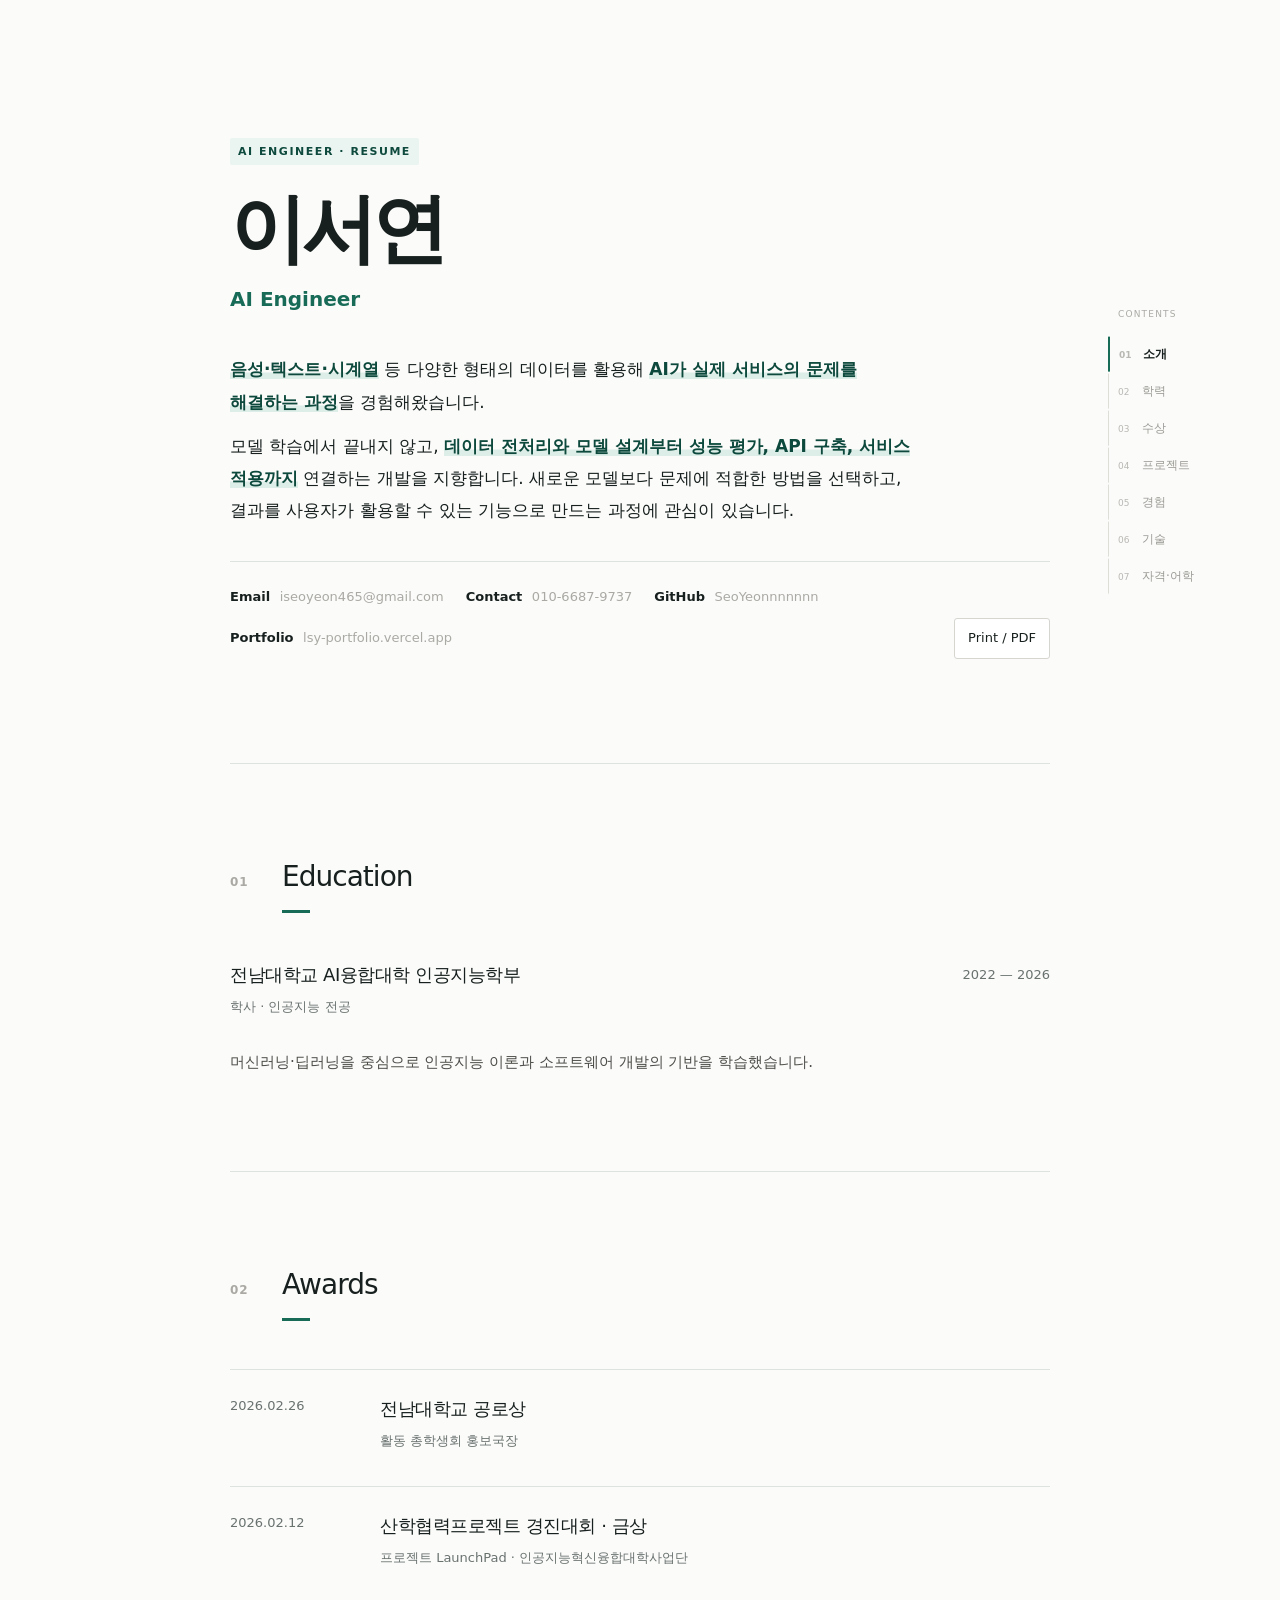
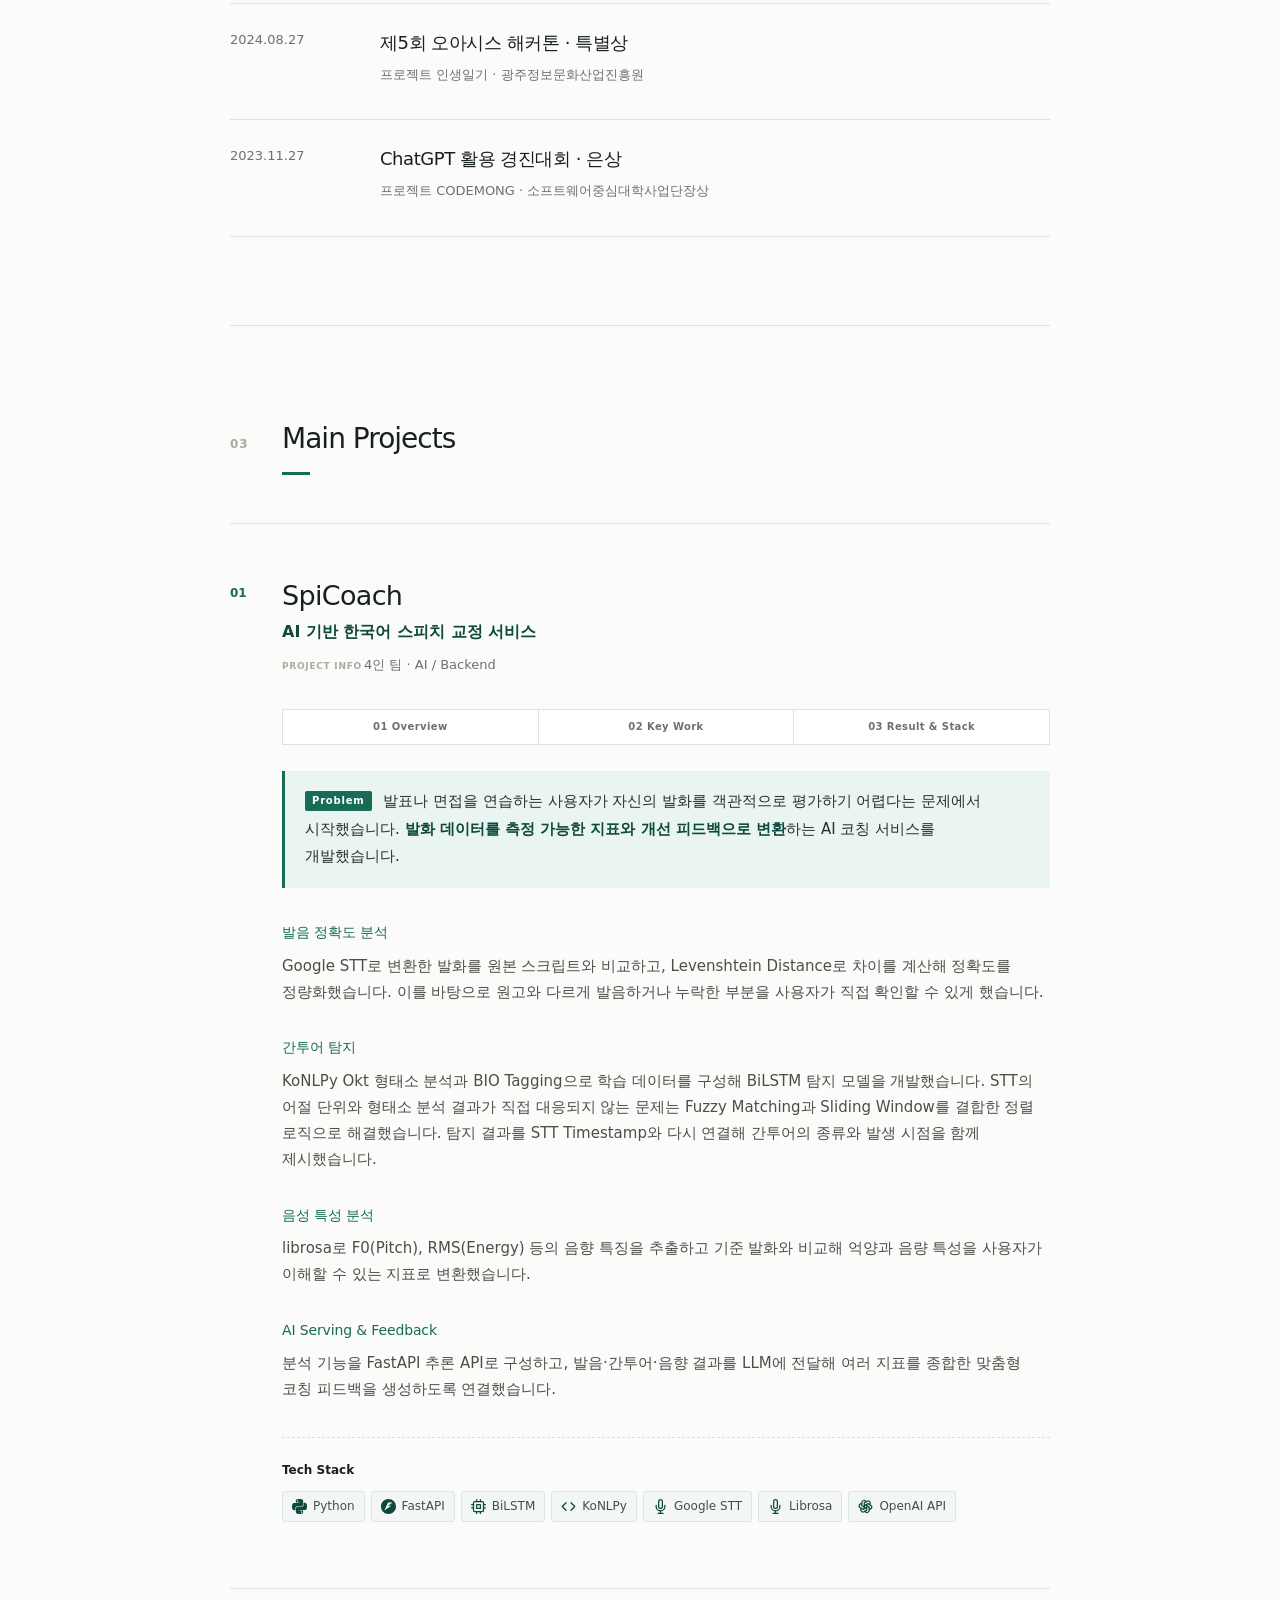
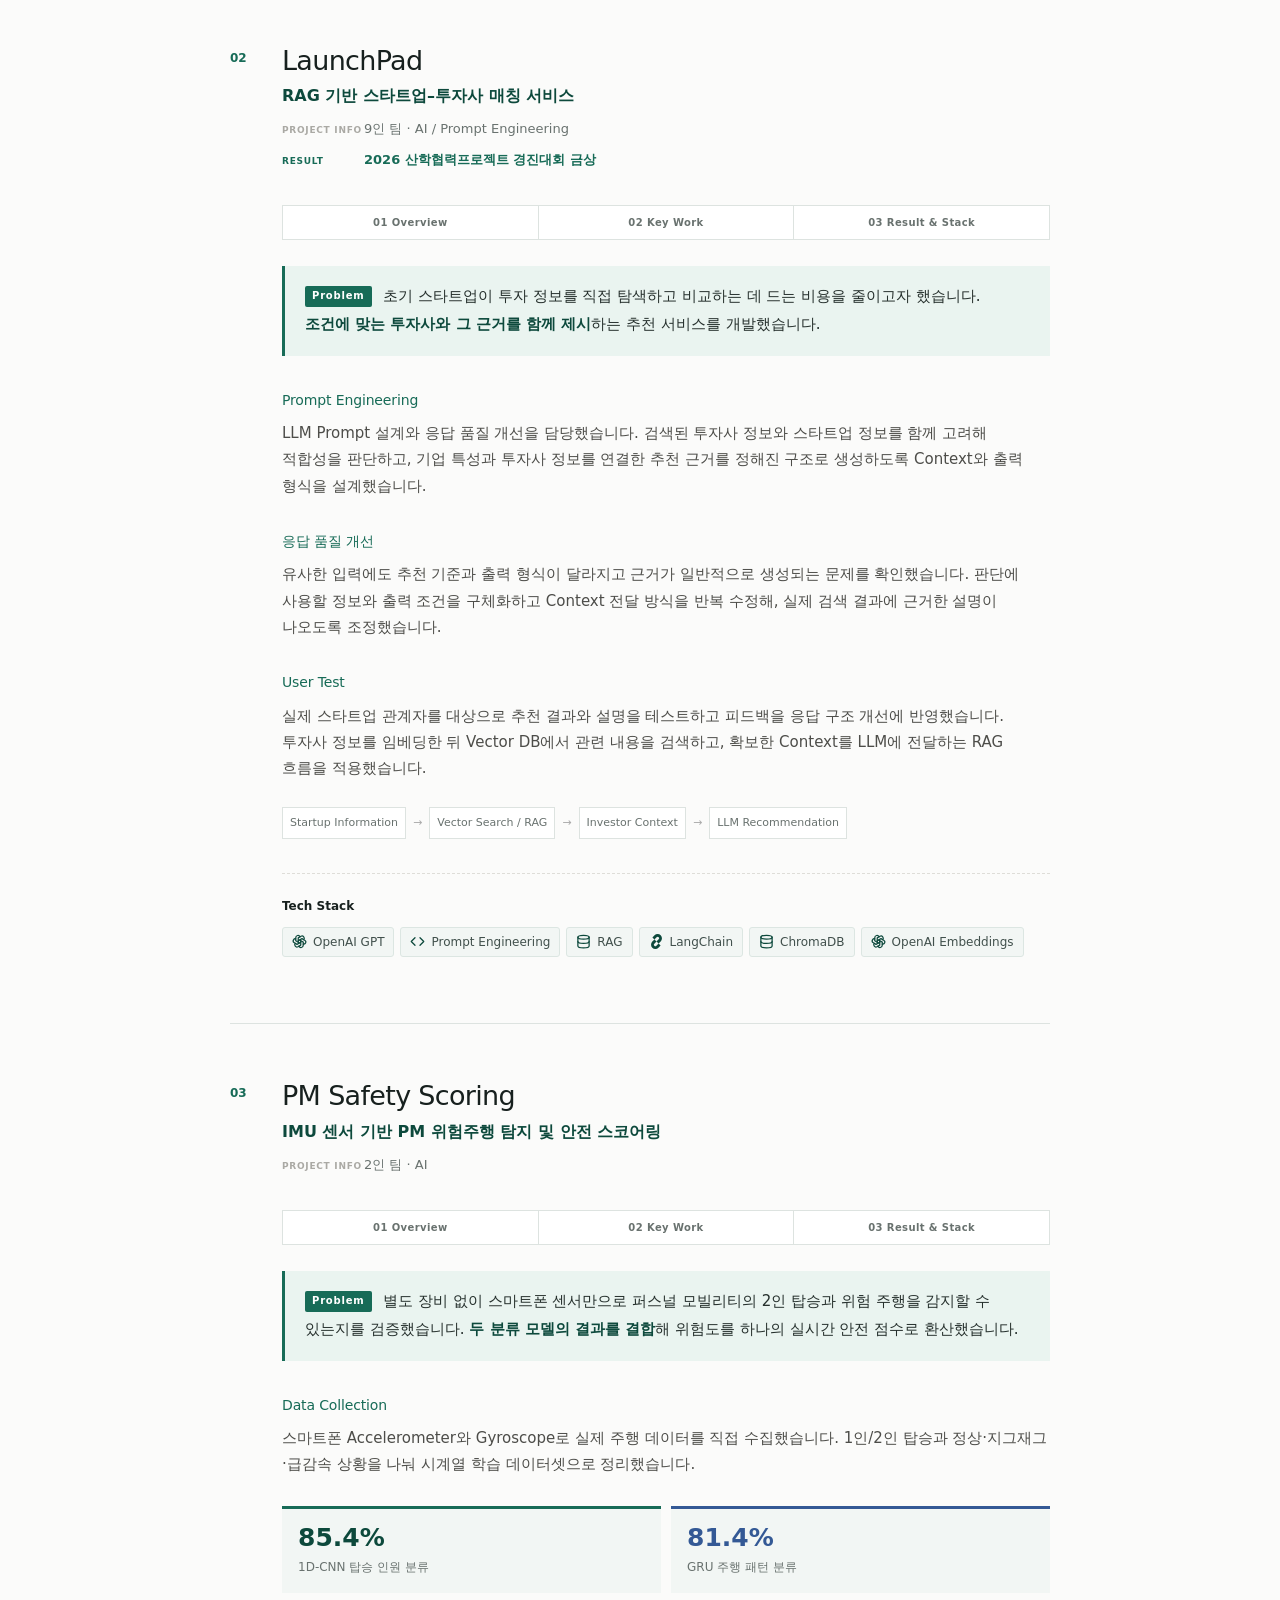
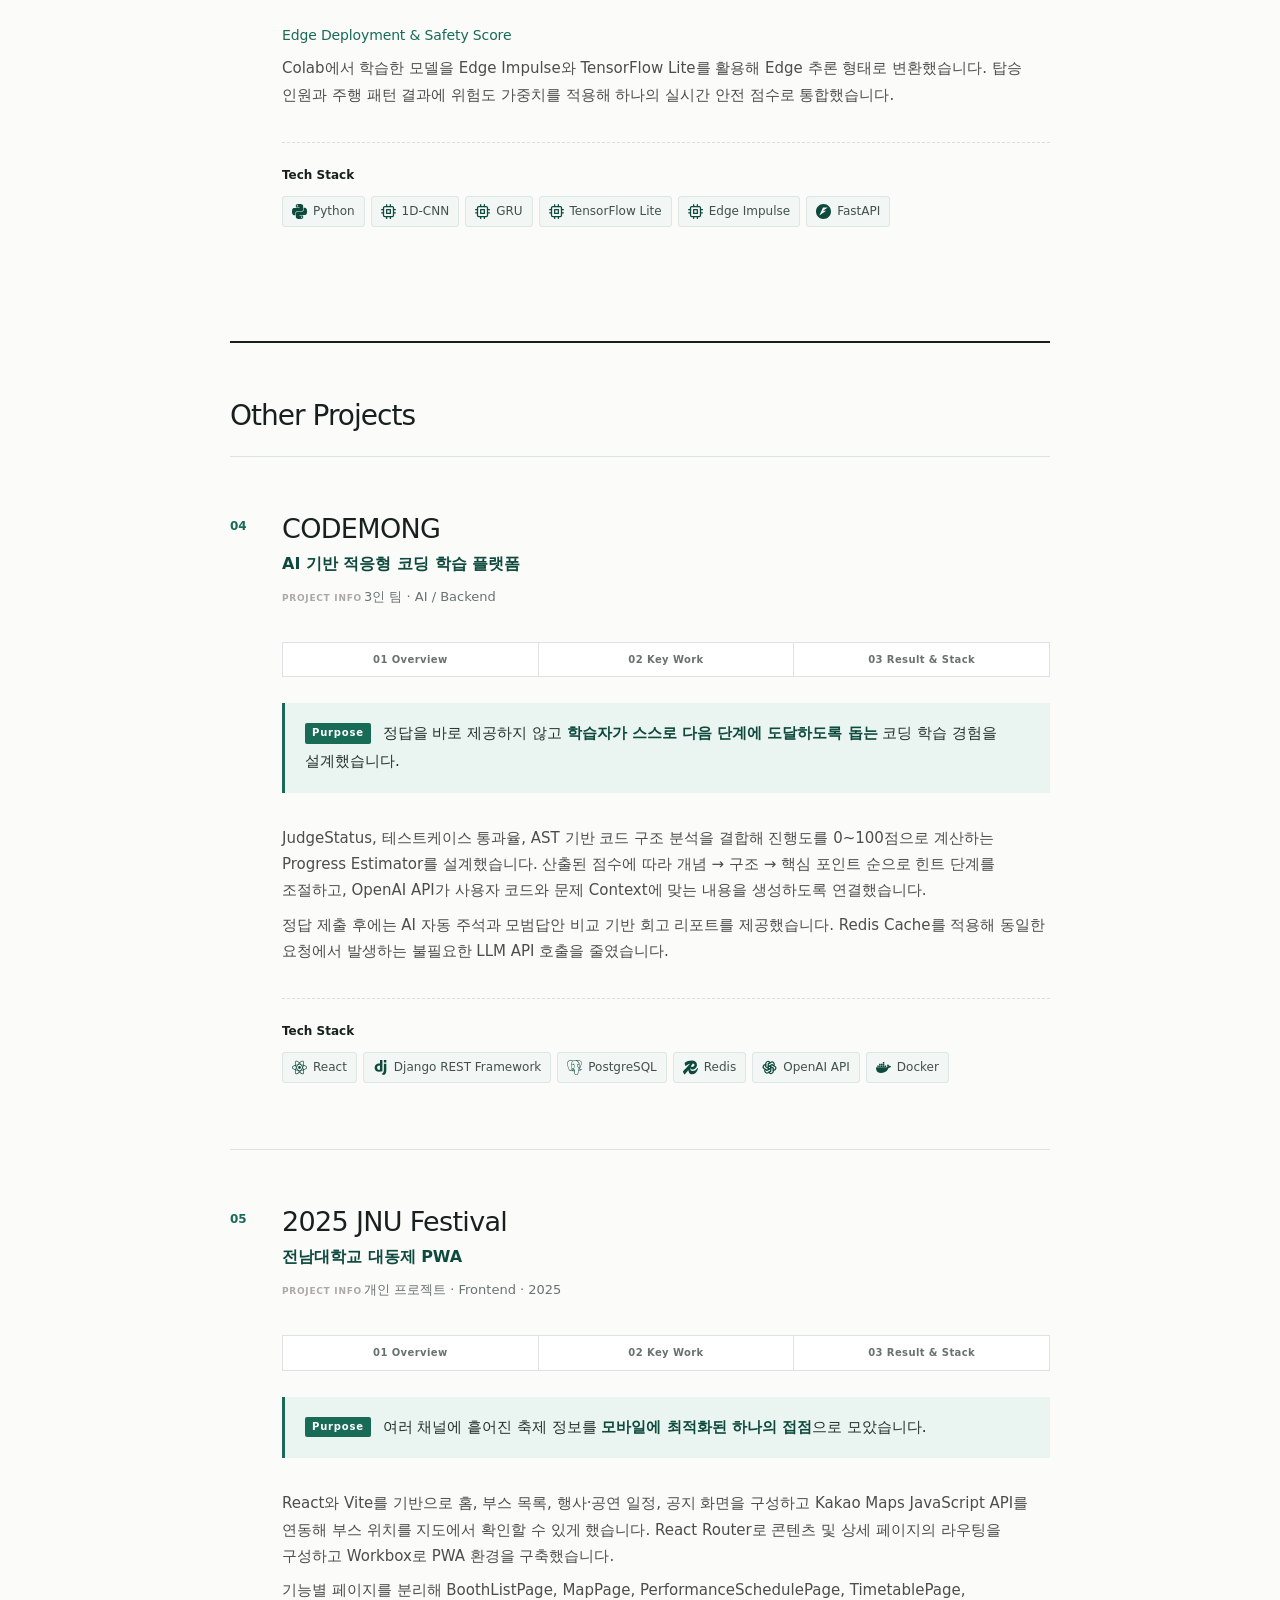
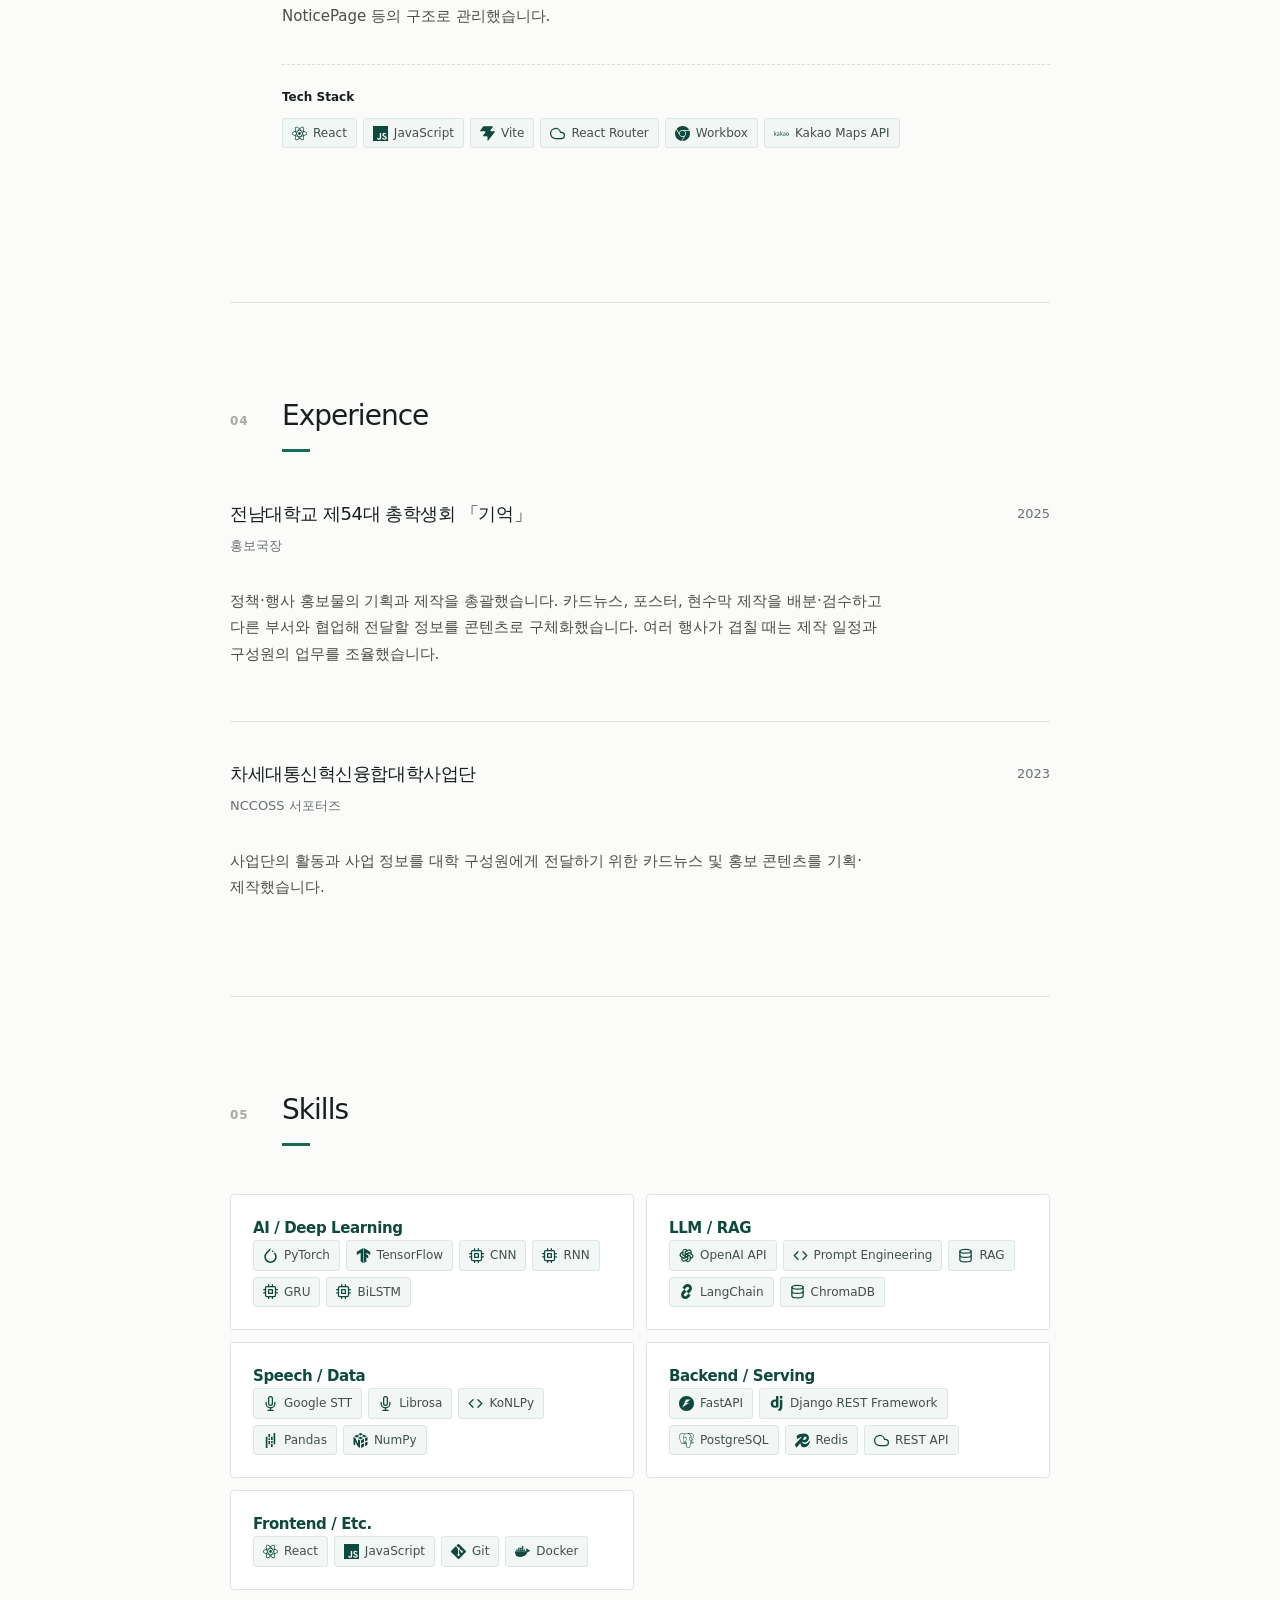
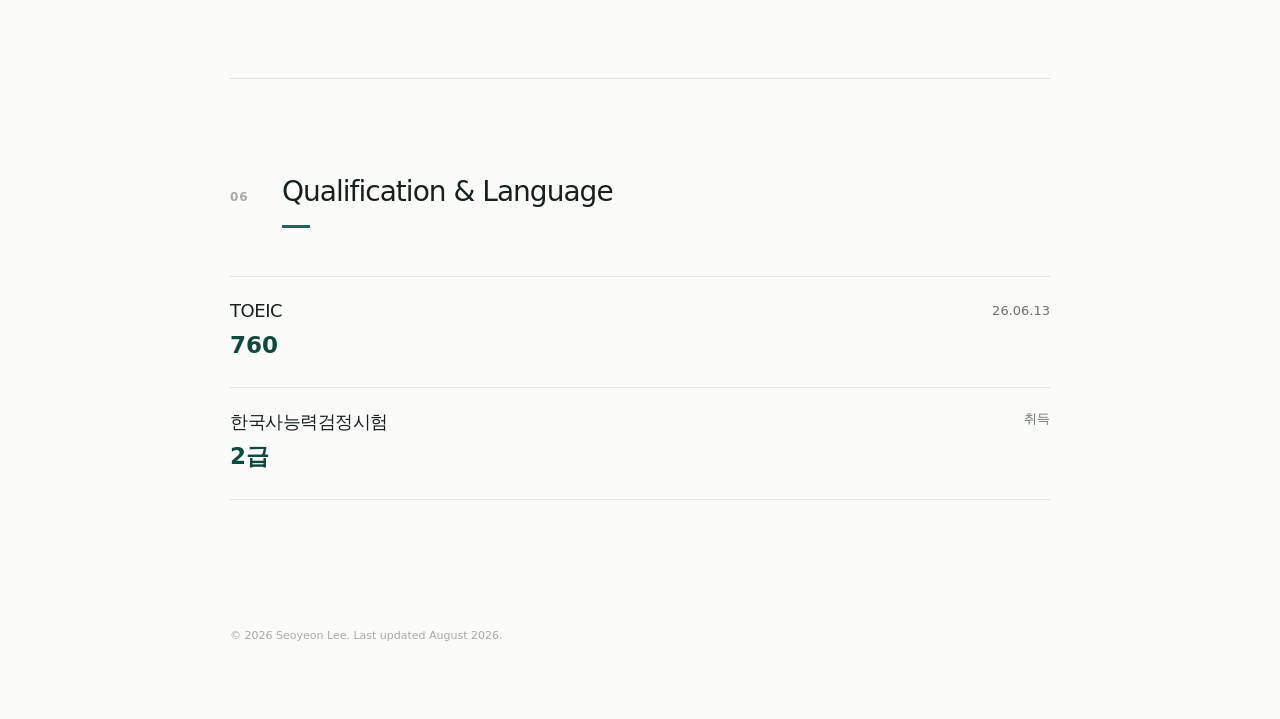
==== commit 0b289e12: "Add files via upload" ====
--- a/ai/index.html
+++ b/ai/index.html
@@ -8,8 +8,8 @@
     <link rel="shortcut icon" type="image/png" href="/ai/sy-icon.png" />
     <link rel="apple-touch-icon" href="/ai/sy-icon.png" />
     <title>이서연 · AI Engineer</title>
-    <script type="module" crossorigin src="/ai/assets/index-BPJt-bpS.js"></script>
-    <link rel="stylesheet" crossorigin href="/ai/assets/index-DqrwjgQM.css">
+    <script type="module" crossorigin src="/ai/assets/index-BQTJOdW6.js"></script>
+    <link rel="stylesheet" crossorigin href="/ai/assets/index-B25b6ZZd.css">
   </head>
   <body>
     <div id="root"></div>
--- a/ai/assets/index-B25b6ZZd.css
+++ b/ai/assets/index-B25b6ZZd.css
@@ -0,0 +1,2 @@
+/*! tailwindcss v4.2.1 | MIT License | https://tailwindcss.com */
+@layer properties{@supports (((-webkit-hyphens:none)) and (not (margin-trim:inline))) or ((-moz-orient:inline) and (not (color:rgb(from red r g b)))){*,:before,:after,::backdrop{--tw-rotate-x:initial;--tw-rotate-y:initial;--tw-rotate-z:initial;--tw-skew-x:initial;--tw-skew-y:initial}}}@layer theme{:root,:host{--font-sans:ui-sans-serif, system-ui, sans-serif, "Apple Color Emoji", "Segoe UI Emoji", "Segoe UI Symbol", "Noto Color Emoji";--font-mono:ui-monospace, SFMono-Regular, Menlo, Monaco, Consolas, "Liberation Mono", "Courier New", monospace;--spacing:.25rem;--default-font-family:var(--font-sans);--default-mono-font-family:var(--font-mono)}}@layer base{*,:after,:before,::backdrop{box-sizing:border-box;border:0 solid;margin:0;padding:0}::file-selector-button{box-sizing:border-box;border:0 solid;margin:0;padding:0}html,:host{-webkit-text-size-adjust:100%;tab-size:4;line-height:1.5;font-family:var(--default-font-family,ui-sans-serif, system-ui, sans-serif, "Apple Color Emoji", "Segoe UI Emoji", "Segoe UI Symbol", "Noto Color Emoji");font-feature-settings:var(--default-font-feature-settings,normal);font-variation-settings:var(--default-font-variation-settings,normal);-webkit-tap-highlight-color:transparent}hr{height:0;color:inherit;border-top-width:1px}abbr:where([title]){-webkit-text-decoration:underline dotted;text-decoration:underline dotted}h1,h2,h3,h4,h5,h6{font-size:inherit;font-weight:inherit}a{color:inherit;-webkit-text-decoration:inherit;-webkit-text-decoration:inherit;-webkit-text-decoration:inherit;-webkit-text-decoration:inherit;text-decoration:inherit}b,strong{font-weight:bolder}code,kbd,samp,pre{font-family:var(--default-mono-font-family,ui-monospace, SFMono-Regular, Menlo, Monaco, Consolas, "Liberation Mono", "Courier New", monospace);font-feature-settings:var(--default-mono-font-feature-settings,normal);font-variation-settings:var(--default-mono-font-variation-settings,normal);font-size:1em}small{font-size:80%}sub,sup{vertical-align:baseline;font-size:75%;line-height:0;position:relative}sub{bottom:-.25em}sup{top:-.5em}table{text-indent:0;border-color:inherit;border-collapse:collapse}:-moz-focusring{outline:auto}progress{vertical-align:baseline}summary{display:list-item}ol,ul,menu{list-style:none}img,svg,video,canvas,audio,iframe,embed,object{vertical-align:middle;display:block}img,video{max-width:100%;height:auto}button,input,select,optgroup,textarea{font:inherit;font-feature-settings:inherit;font-variation-settings:inherit;letter-spacing:inherit;color:inherit;opacity:1;background-color:#0000;border-radius:0}::file-selector-button{font:inherit;font-feature-settings:inherit;font-variation-settings:inherit;letter-spacing:inherit;color:inherit;opacity:1;background-color:#0000;border-radius:0}:where(select:is([multiple],[size])) optgroup{font-weight:bolder}:where(select:is([multiple],[size])) optgroup option{padding-inline-start:20px}::file-selector-button{margin-inline-end:4px}::placeholder{opacity:1}@supports (not ((-webkit-appearance:-apple-pay-button))) or (contain-intrinsic-size:1px){::placeholder{color:currentColor}@supports (color:color-mix(in lab, red, red)){::placeholder{color:color-mix(in oklab, currentcolor 50%, transparent)}}}textarea{resize:vertical}::-webkit-search-decoration{-webkit-appearance:none}::-webkit-date-and-time-value{min-height:1lh;text-align:inherit}::-webkit-datetime-edit{display:inline-flex}::-webkit-datetime-edit-fields-wrapper{padding:0}::-webkit-datetime-edit{padding-block:0}::-webkit-datetime-edit-year-field{padding-block:0}::-webkit-datetime-edit-month-field{padding-block:0}::-webkit-datetime-edit-day-field{padding-block:0}::-webkit-datetime-edit-hour-field{padding-block:0}::-webkit-datetime-edit-minute-field{padding-block:0}::-webkit-datetime-edit-second-field{padding-block:0}::-webkit-datetime-edit-millisecond-field{padding-block:0}::-webkit-datetime-edit-meridiem-field{padding-block:0}::-webkit-calendar-picker-indicator{line-height:1}:-moz-ui-invalid{box-shadow:none}button,input:where([type=button],[type=reset],[type=submit]){appearance:button}::file-selector-button{appearance:button}::-webkit-inner-spin-button{height:auto}::-webkit-outer-spin-button{height:auto}[hidden]:where(:not([hidden=until-found])){display:none!important}}@layer components;@layer utilities{.visible{visibility:visible}.fixed{position:fixed}.start{inset-inline-start:var(--spacing)}.block{display:block}.contents{display:contents}.inline{display:inline}.table{display:table}.transform{transform:var(--tw-rotate-x,) var(--tw-rotate-y,) var(--tw-rotate-z,) var(--tw-skew-x,) var(--tw-skew-y,)}.capitalize{text-transform:capitalize}.antialiased{-webkit-font-smoothing:antialiased;-moz-osx-font-smoothing:grayscale}}:root{--ink:#17201e;--muted:#69726f;--line:#dde3e0;--soft:#f2f6f4;--accent:#176b57;--accent-dark:#0d493c;--accent-pale:#eaf4f0;--blue:#345995}*{box-sizing:border-box}html{scroll-behavior:smooth}body{color:var(--ink);font-family:var(--font-geist-sans), "Pretendard", "Noto Sans KR", Arial, sans-serif;word-break:keep-all;background:#fbfbfa;margin:0;line-height:1.75}button,a{font:inherit}a{color:inherit}main{width:min(820px,100% - 48px);margin:0 auto;padding:104px 0 64px}section{border-top:1px solid var(--line);padding:88px 0;scroll-margin-top:42px}.hero{border:0;padding:32px 0 104px}.eyebrow{color:var(--accent-dark);background:var(--accent-pale);letter-spacing:.14em;border-radius:2px;margin-bottom:26px;padding:4px 8px;font-size:11px;font-weight:750;display:inline-block}h1{letter-spacing:-.065em;margin:0;font-size:clamp(48px,8vw,76px);font-weight:720;line-height:1}.role{color:var(--accent);margin:15px 0 36px;font-size:20px;font-weight:650}.intro-copy{max-width:700px;font-size:17px;line-height:1.9}.intro-copy p{margin:0 0 12px}.intro-copy strong{color:var(--accent-dark);font-weight:720;box-shadow:inset 0 -.38em #dceee7}.contact{border-top:1px solid var(--line);flex-wrap:wrap;align-items:center;gap:10px 22px;margin-top:34px;padding-top:24px;font-size:13px;display:flex}.contact a{font-weight:650;text-decoration:none}.contact a span{color:#aaa9a4;margin-left:5px;font-weight:450}.contact button{cursor:pointer;background:#fff;border:1px solid #d6d5d0;border-radius:3px;margin-left:auto;padding:8px 13px}.contact button:hover{border-color:#777}.section-title{grid-template-columns:52px 1fr;align-items:baseline;margin-bottom:48px;display:grid}.section-title span{color:#aaa9a4;letter-spacing:.08em;font-size:12px;font-weight:650}.section-title h2,.subsection h2{letter-spacing:-.035em;margin:0;font-size:28px}.section-title h2:after{content:"";background:var(--accent);width:28px;height:3px;margin-top:9px;display:block}h3{letter-spacing:-.025em;margin:0;font-size:18px;line-height:1.5}h4{color:var(--accent);letter-spacing:-.01em;margin:30px 0 7px;font-size:14px}p{margin:8px 0}.meta,time{color:var(--muted);font-size:13px}.row{justify-content:space-between;align-items:flex-start;gap:32px;display:flex}.row time{white-space:nowrap;padding-top:3px}.description{color:#4d4d49;max-width:670px;margin-top:22px;font-size:15px}.award-list{border-top:1px solid var(--line)}.award-row{border-bottom:1px solid var(--line);grid-template-columns:130px 1fr;gap:20px;padding:25px 0;display:grid}.award-row p:not(.meta){color:#565651;margin-top:11px;font-size:14px}.project{border-top:1px solid var(--line);padding:52px 0 66px}.project-header{grid-template-columns:52px 1fr;display:grid}.project-index{color:var(--accent);font-family:var(--font-geist-mono);padding-top:7px;font-size:12px;font-weight:750}.project-header h3{font-size:27px}.project-subtitle{color:var(--accent-dark);margin:1px 0 5px;font-size:16px;font-weight:650}.award-note{color:var(--accent);font-size:13px;font-weight:650}.project-meta span,.award-note span{color:#aaa9a4;letter-spacing:.08em;min-width:82px;font-size:9px;font-weight:750;display:inline-block}.award-note span{color:var(--accent)}.project-body{color:#4d4d49;padding-left:52px;font-size:15px}.project-structure{border:1px solid var(--line);background:var(--line);grid-template-columns:repeat(3,1fr);gap:1px;margin:25px 0 18px;display:grid}.project-structure span{color:var(--muted);letter-spacing:.04em;text-align:center;background:#fff;padding:8px 10px;font-size:10px;font-weight:700}.project-body .lead{color:#26302d;background:var(--accent-pale);border-left:3px solid var(--accent);margin:26px 0 32px;padding:17px 20px;font-size:15px;line-height:1.85}.project-body .lead strong{color:#fff;background:var(--accent);letter-spacing:.08em;vertical-align:2px;border-radius:2px;margin-right:7px;padding:1px 7px;font-size:10px;font-style:normal;display:inline-block}.project-body .lead em{color:var(--accent-dark);font-style:normal;font-weight:720}.tech{border-top:1px dashed #deddd8;margin-top:34px;padding-top:22px}.tech b{color:var(--ink);margin-bottom:10px;font-size:12px;display:block}.tags{flex-wrap:wrap;gap:6px;display:flex}.tags span{background:var(--soft);color:#41504c;border:1px solid #dce6e2;border-radius:3px;align-items:center;gap:6px;padding:6px 9px;font-size:12px;line-height:1.4;display:inline-flex}.tags svg{width:15px;height:15px;color:var(--accent-dark);flex:none}.skill-mark{background:var(--accent-dark);color:#fff;letter-spacing:-.03em;border-radius:3px;flex:none;place-items:center;width:17px;height:17px;font-size:7px;line-height:1;display:inline-grid}.metrics{grid-template-columns:1fr 1fr;gap:10px;margin:28px 0;display:grid}.metrics div{border-top:3px solid var(--accent);background:var(--soft);padding:14px 16px}.metrics div:nth-child(2){border-top-color:var(--blue)}.metrics b{color:var(--accent-dark);font-size:25px;line-height:1.2;display:block}.metrics div:nth-child(2) b{color:var(--blue)}.metrics span{color:var(--muted);font-size:12px}.flow{color:var(--muted);flex-wrap:wrap;align-items:center;gap:7px;margin:26px 0 0;font-size:11px;display:flex}.flow span{border:1px solid var(--line);background:#fff;padding:5px 7px}.flow i{color:#aaa;font-style:normal}.subsection{border-top:2px solid var(--ink);margin:48px 0 16px;padding-top:48px}.experience-list .second{border-top:1px solid var(--line);margin-top:54px;padding-top:38px}.skill-list{grid-template-columns:repeat(2,minmax(0,1fr));gap:12px;display:grid}.skill-list>div{border:1px solid var(--line);background:#fff;border-radius:4px;padding:22px}.skill-list h3{color:var(--accent-dark);font-size:15px;font-weight:720}.skill-list p{color:var(--muted);margin:11px 0 0;font-size:13px}.language{border-top:1px solid var(--line);border-bottom:1px solid var(--line);padding:20px 0}.language+.language{border-top:0}.score{color:var(--accent-dark);font-size:23px;font-weight:750;line-height:1.2}.placeholder{background:#fff6e6;border-radius:2px;padding:1px 7px;font-size:12px;display:inline-block;color:#9b6d27!important}footer{color:#aaa9a4;padding:38px 0 10px;font-size:11px}.side-nav{flex-direction:column;gap:2px;width:112px;display:flex;position:fixed;top:50%;right:max(28px,50vw - 580px);transform:translateY(-50%)}.side-nav p{color:#aaa9a4;letter-spacing:.13em;margin:0 0 12px 10px;font-size:9px}.side-nav button{text-align:left;color:#9b9a95;cursor:pointer;background:0 0;border:0;border-left:1px solid #deddd8;padding:7px 9px;font-size:12px;transition:color .15s,border-color .15s}.side-nav button span{width:24px;font-family:var(--font-geist-mono);color:#b8b7b2;font-size:9px;display:inline-block}.side-nav button.active{color:var(--ink);border-left:2px solid var(--accent);font-weight:650}.mobile-nav{display:none}@media (width<=1120px){main{margin-left:max(48px,50vw - 460px)}.side-nav{right:24px}}@media (width<=900px){.side-nav{display:none}.mobile-nav{z-index:10;border-bottom:1px solid var(--line);-webkit-backdrop-filter:blur(8px);backdrop-filter:blur(8px);background:#fbfbfaf5;display:block;position:sticky;top:0}.mobile-nav>div{scrollbar-width:none;padding:0 17px;display:flex;overflow-x:auto}.mobile-nav button{color:#8a8984;background:0 0;border:0;border-bottom:2px solid #0000;flex:none;padding:14px 12px 12px;font-size:12px}.mobile-nav button.active{color:var(--ink);border-bottom-color:var(--accent);font-weight:650}main{width:min(820px,100% - 40px);margin:0 auto;padding-top:62px}section{scroll-margin-top:46px}}@media (width<=600px){body{word-break:keep-all}main{width:calc(100% - 36px);padding-bottom:34px}section{padding:62px 0}.hero{padding:20px 0 76px}h1{font-size:54px}.intro-copy{font-size:15px}.contact{align-items:flex-start}.contact button{width:100%;margin:9px 0 0}.section-title{grid-template-columns:36px 1fr;margin-bottom:34px}.section-title h2,.subsection h2{font-size:24px}.row{flex-direction:column;gap:4px}.row time{order:-1}.award-row{grid-template-columns:1fr;gap:6px}.project{padding:42px 0 52px}.project-header{grid-template-columns:36px 1fr}.project-header h3{font-size:23px}.project-body{padding-left:36px}.project-structure,.metrics,.skill-list{grid-template-columns:1fr}.skill-list h3{grid-row:auto;margin-bottom:10px}.language time{order:0}}@media print{@page{size:A4;margin:14mm 15mm 15mm}.side-nav,.mobile-nav,.contact button{display:none!important}body{color:#17201e;background:#fff;font-size:9.3pt;line-height:1.62}main{width:100%;max-width:none;margin:0;padding:0}section{border-top:0;padding:10mm 0 0;scroll-margin:0}.hero{min-height:0;padding:7mm 0 12mm}h1{font-size:38pt}.role{margin:3mm 0 7mm}.intro-copy{max-width:none;font-size:10pt;line-height:1.72}.contact{gap:3mm 8mm;margin-top:7mm;padding-top:5mm}.section-title{margin-bottom:7mm}.section-title h2{font-size:20pt}#education{border-top:1px solid var(--line);margin-top:8mm;padding-top:8mm}#education .section-title{margin-bottom:5mm}#education .description{margin-top:4mm}#awards{break-before:page;margin-top:0;padding-top:4mm}.award-row{padding:4.5mm 0}.projects-section{break-before:page;padding-top:4mm}.projects-section>.section-title{margin-bottom:5mm}.project{break-before:page;border-top:0;padding:4mm 0 0}.projects-section>.section-title+.project{break-before:auto}.project-header h3{font-size:19pt}.project-body .lead{margin:5mm 0 6mm;padding:4mm 5mm}.project-body h4{break-after:avoid;margin-top:5mm}.project-body h4+p,.metrics,.flow,.tech{break-inside:avoid}.subsection{break-before:page;border-top:0;margin:0 0 3mm;padding-top:3mm}.subsection~.project{break-before:auto;padding-top:3mm}.subsection~.project .project-body .lead{margin:3mm 0 4mm;padding:3mm 4mm}.subsection~.project .tech{margin-top:4mm;padding-top:3mm}#experience,#skills{break-before:page;padding-top:4mm}#language{border-top:1px solid var(--line);margin-top:8mm;padding-top:8mm}footer{padding-top:10mm}a{text-decoration:none}}@media (prefers-reduced-motion:reduce){html{scroll-behavior:auto}*{transition:none!important}}@property --tw-rotate-x{syntax:"*";inherits:false}@property --tw-rotate-y{syntax:"*";inherits:false}@property --tw-rotate-z{syntax:"*";inherits:false}@property --tw-skew-x{syntax:"*";inherits:false}@property --tw-skew-y{syntax:"*";inherits:false}
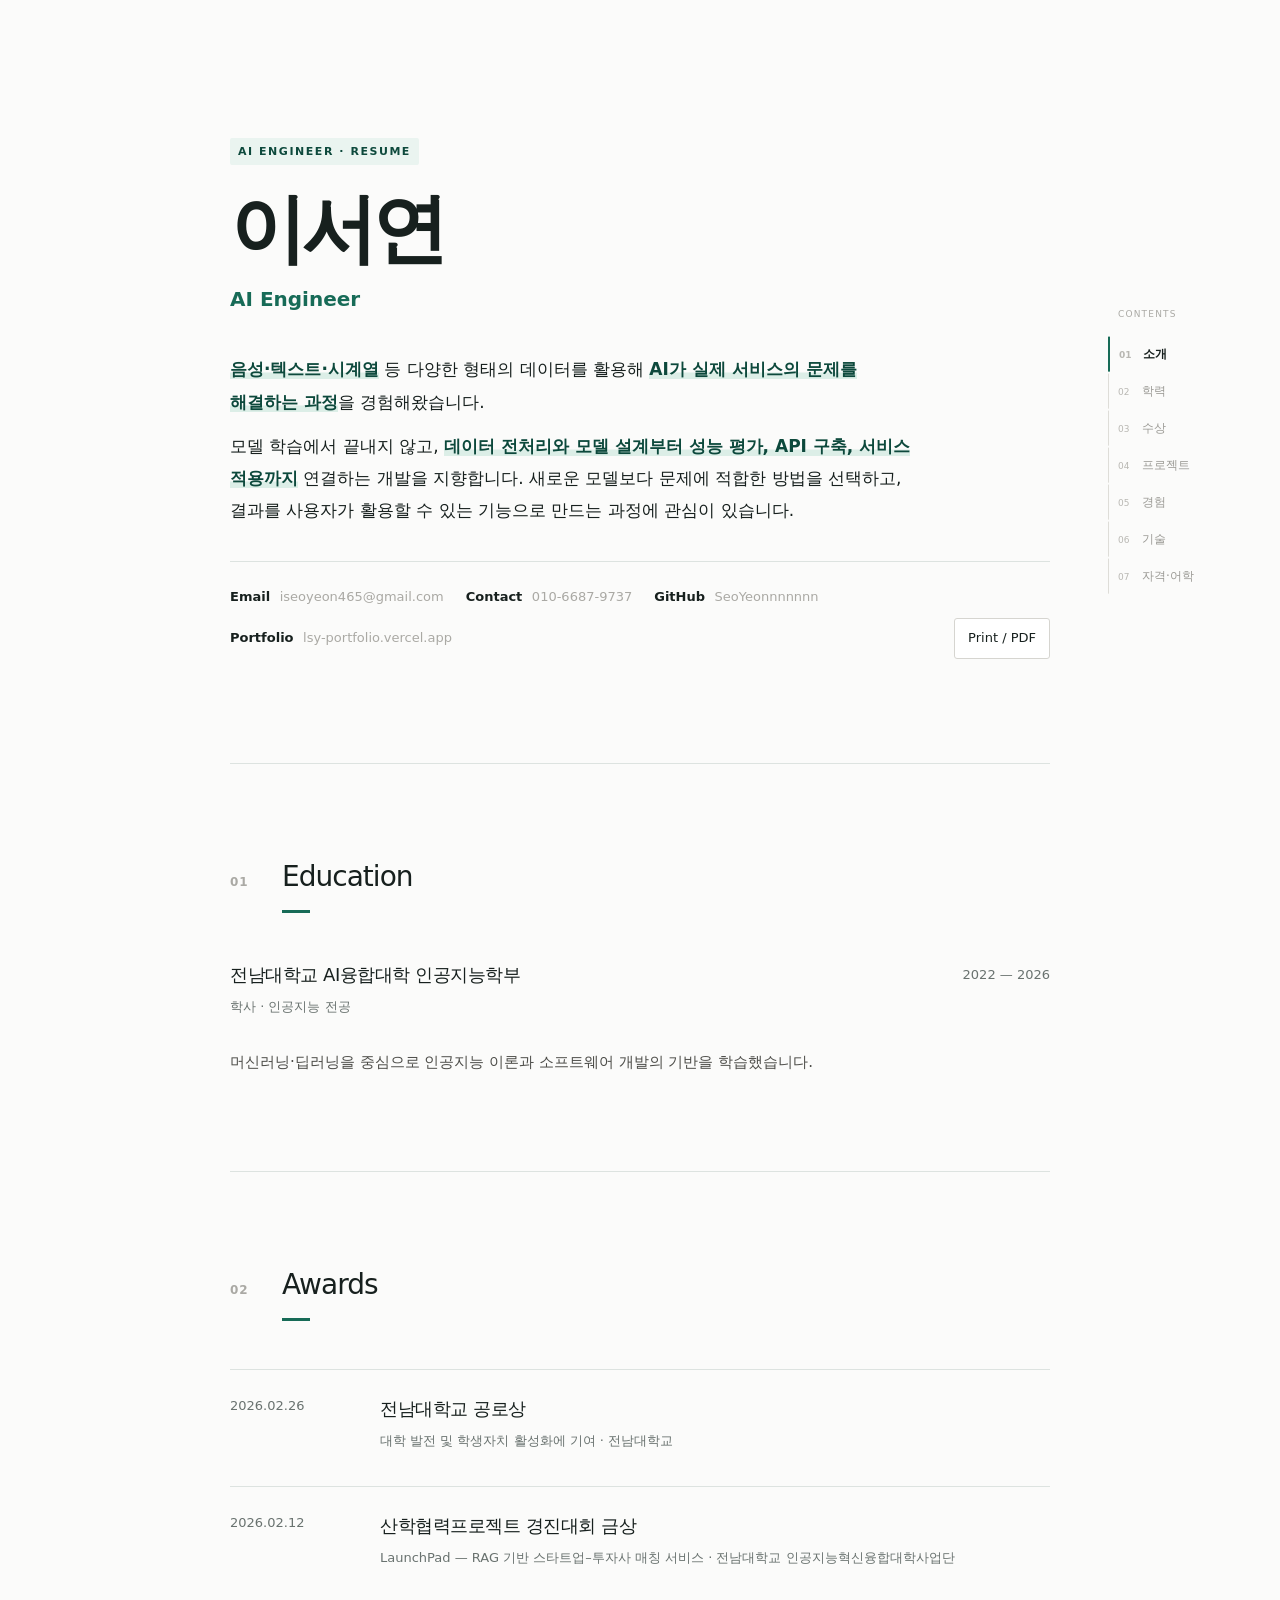
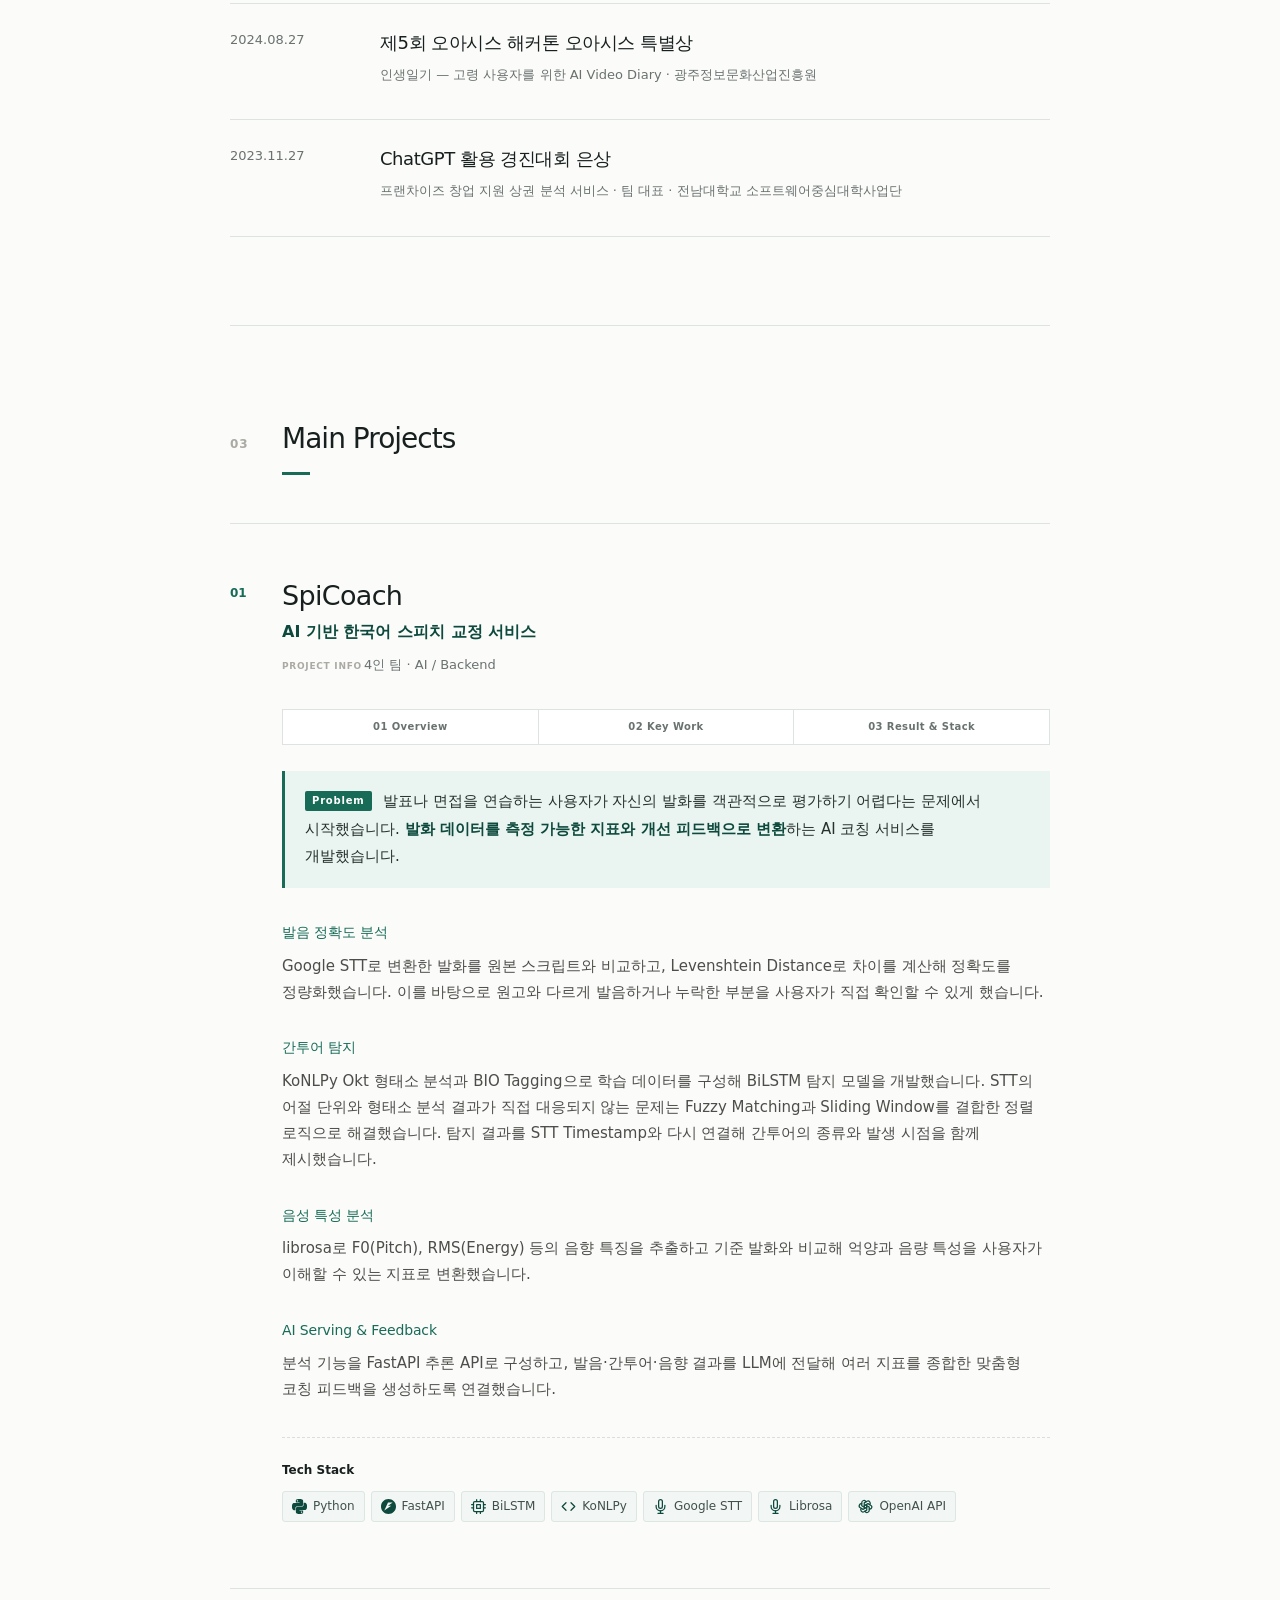
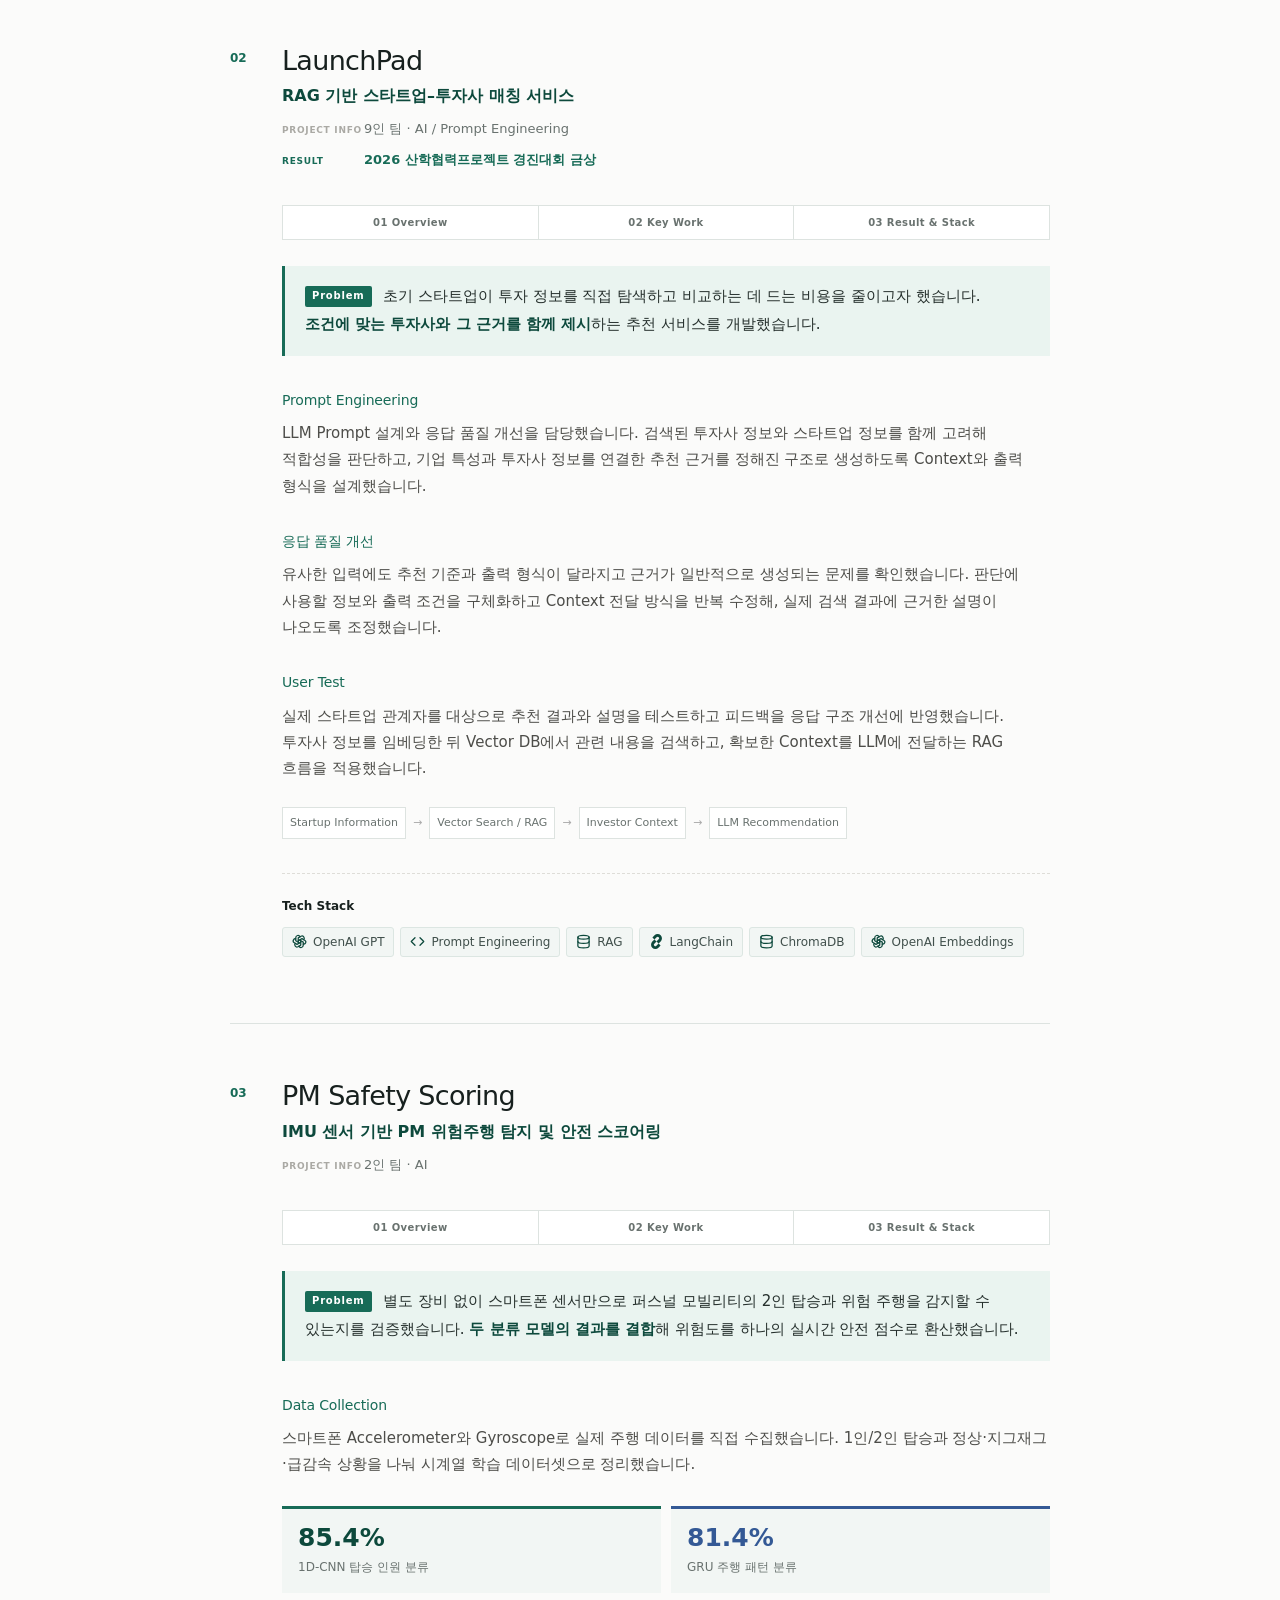
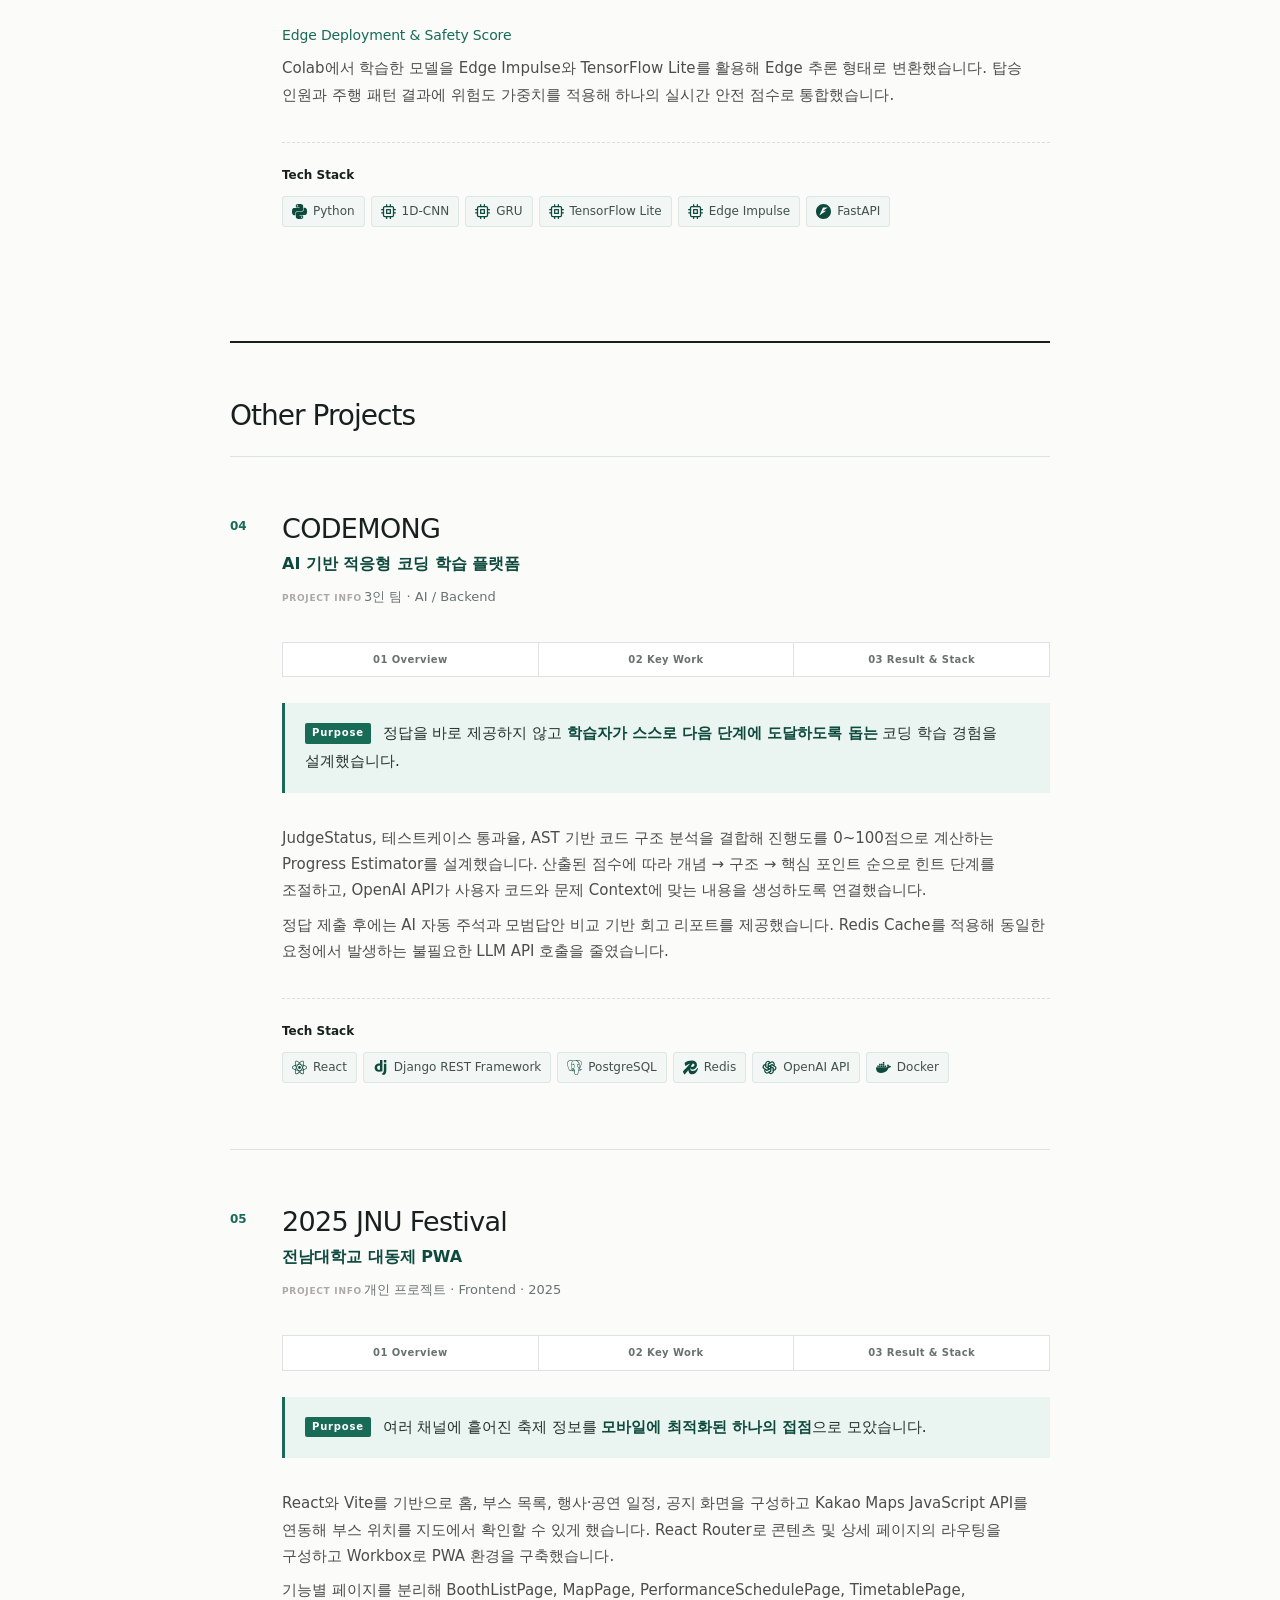
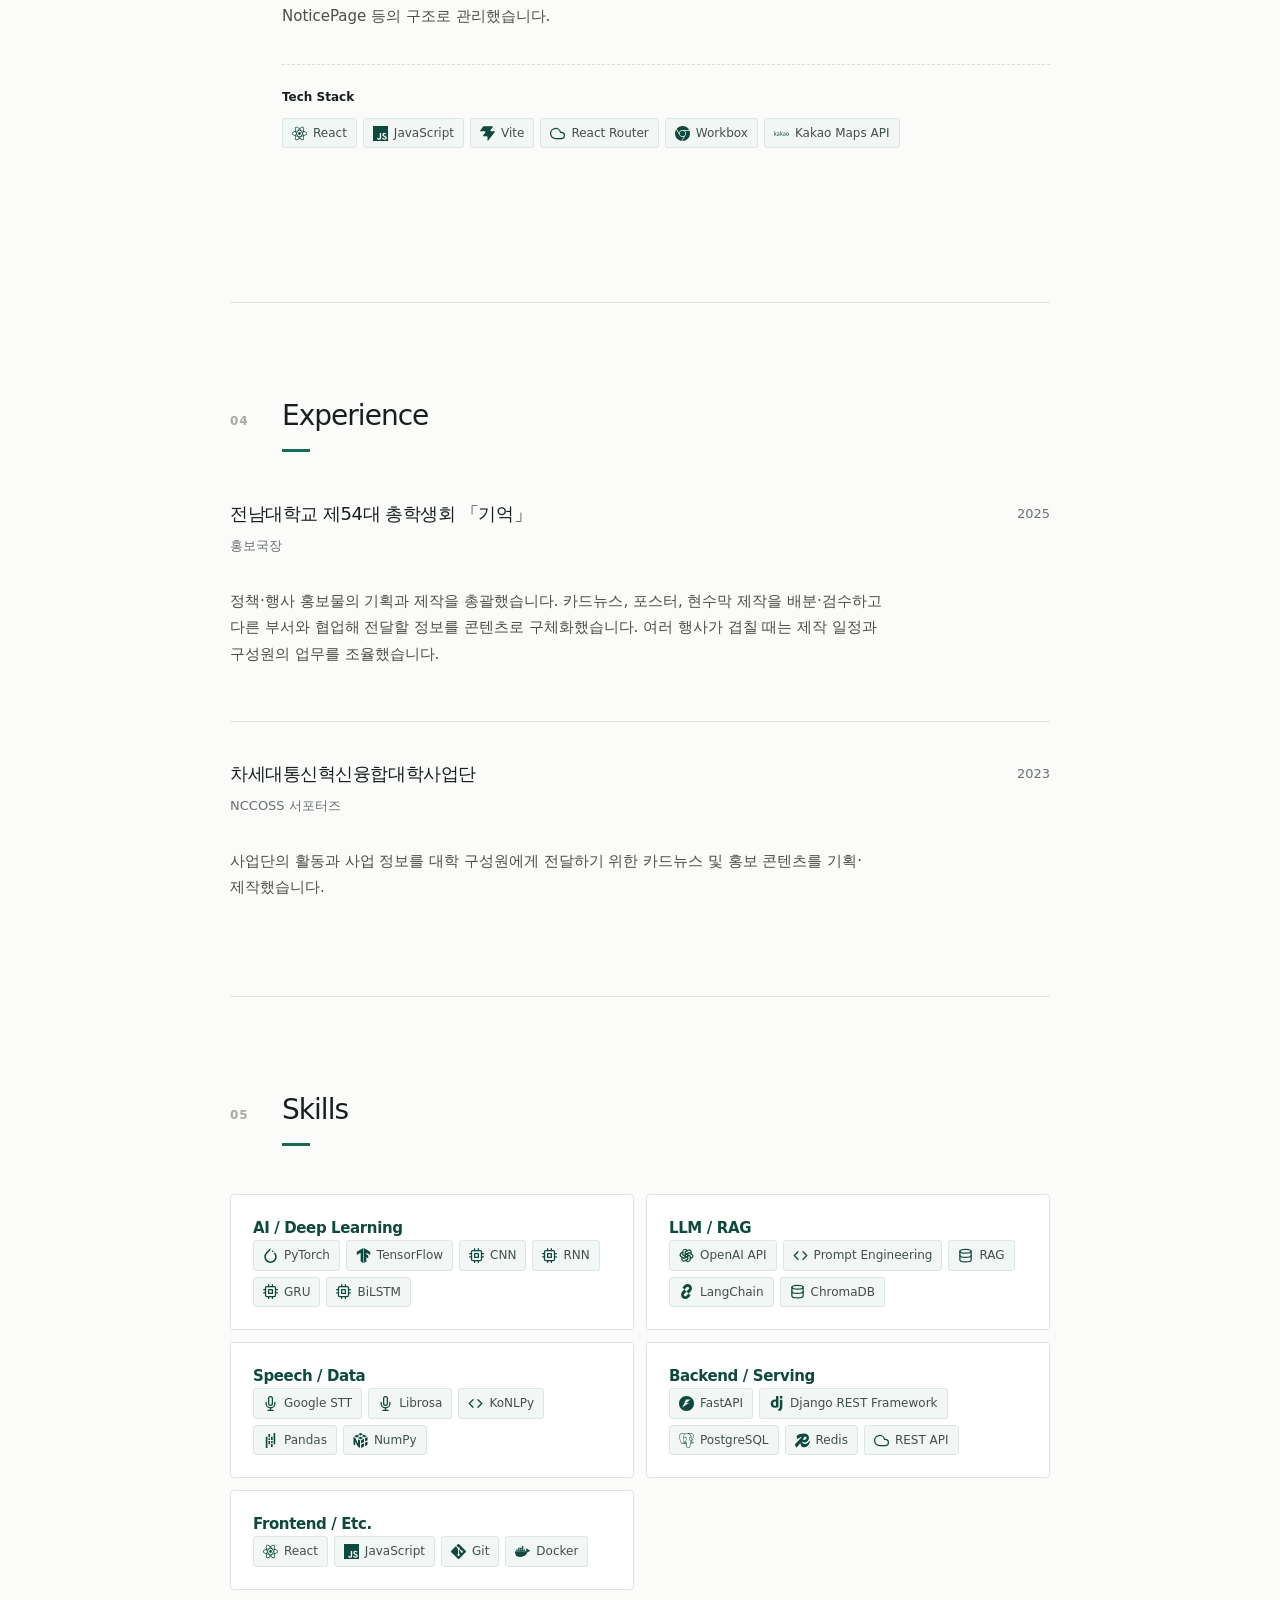
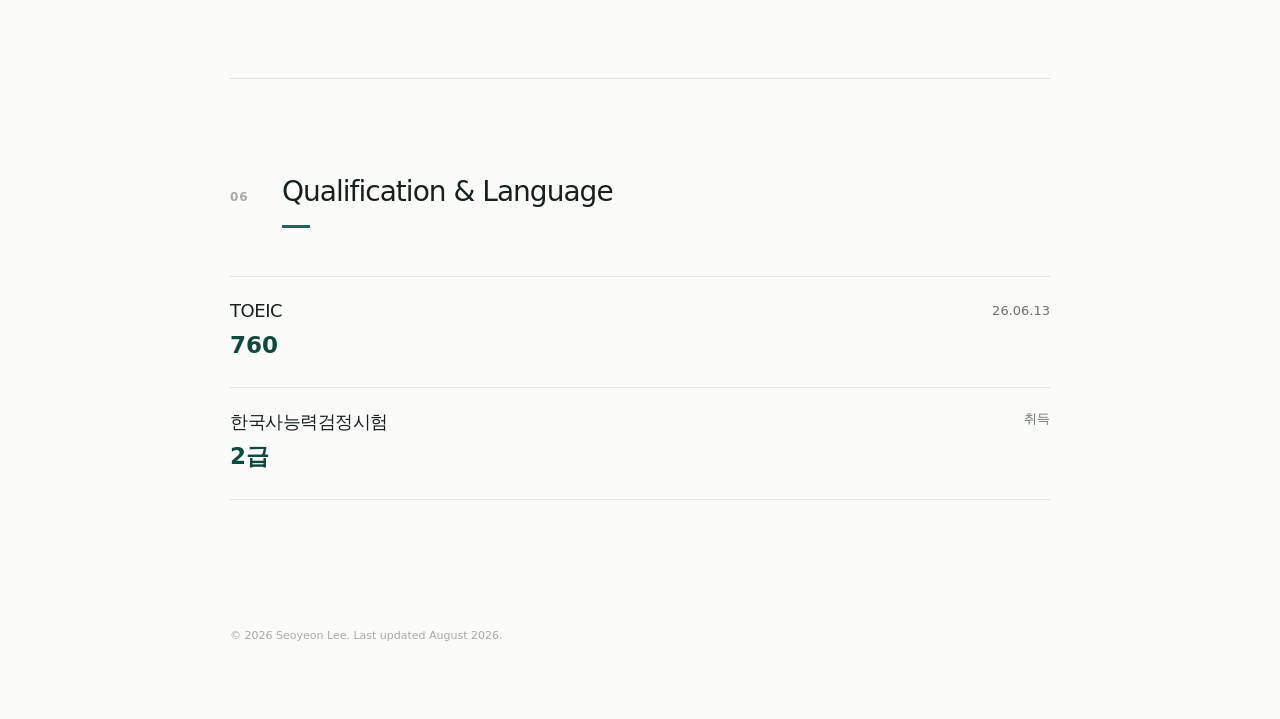
==== commit 292f43e0: "Add files via upload" ====
--- a/ai/index.html
+++ b/ai/index.html
@@ -8,7 +8,7 @@
     <link rel="shortcut icon" type="image/png" href="/ai/sy-icon.png" />
     <link rel="apple-touch-icon" href="/ai/sy-icon.png" />
     <title>이서연 · AI Engineer</title>
-    <script type="module" crossorigin src="/ai/assets/index-BQTJOdW6.js"></script>
+    <script type="module" crossorigin src="/ai/assets/index-BgNHceE7.js"></script>
     <link rel="stylesheet" crossorigin href="/ai/assets/index-B25b6ZZd.css">
   </head>
   <body>
